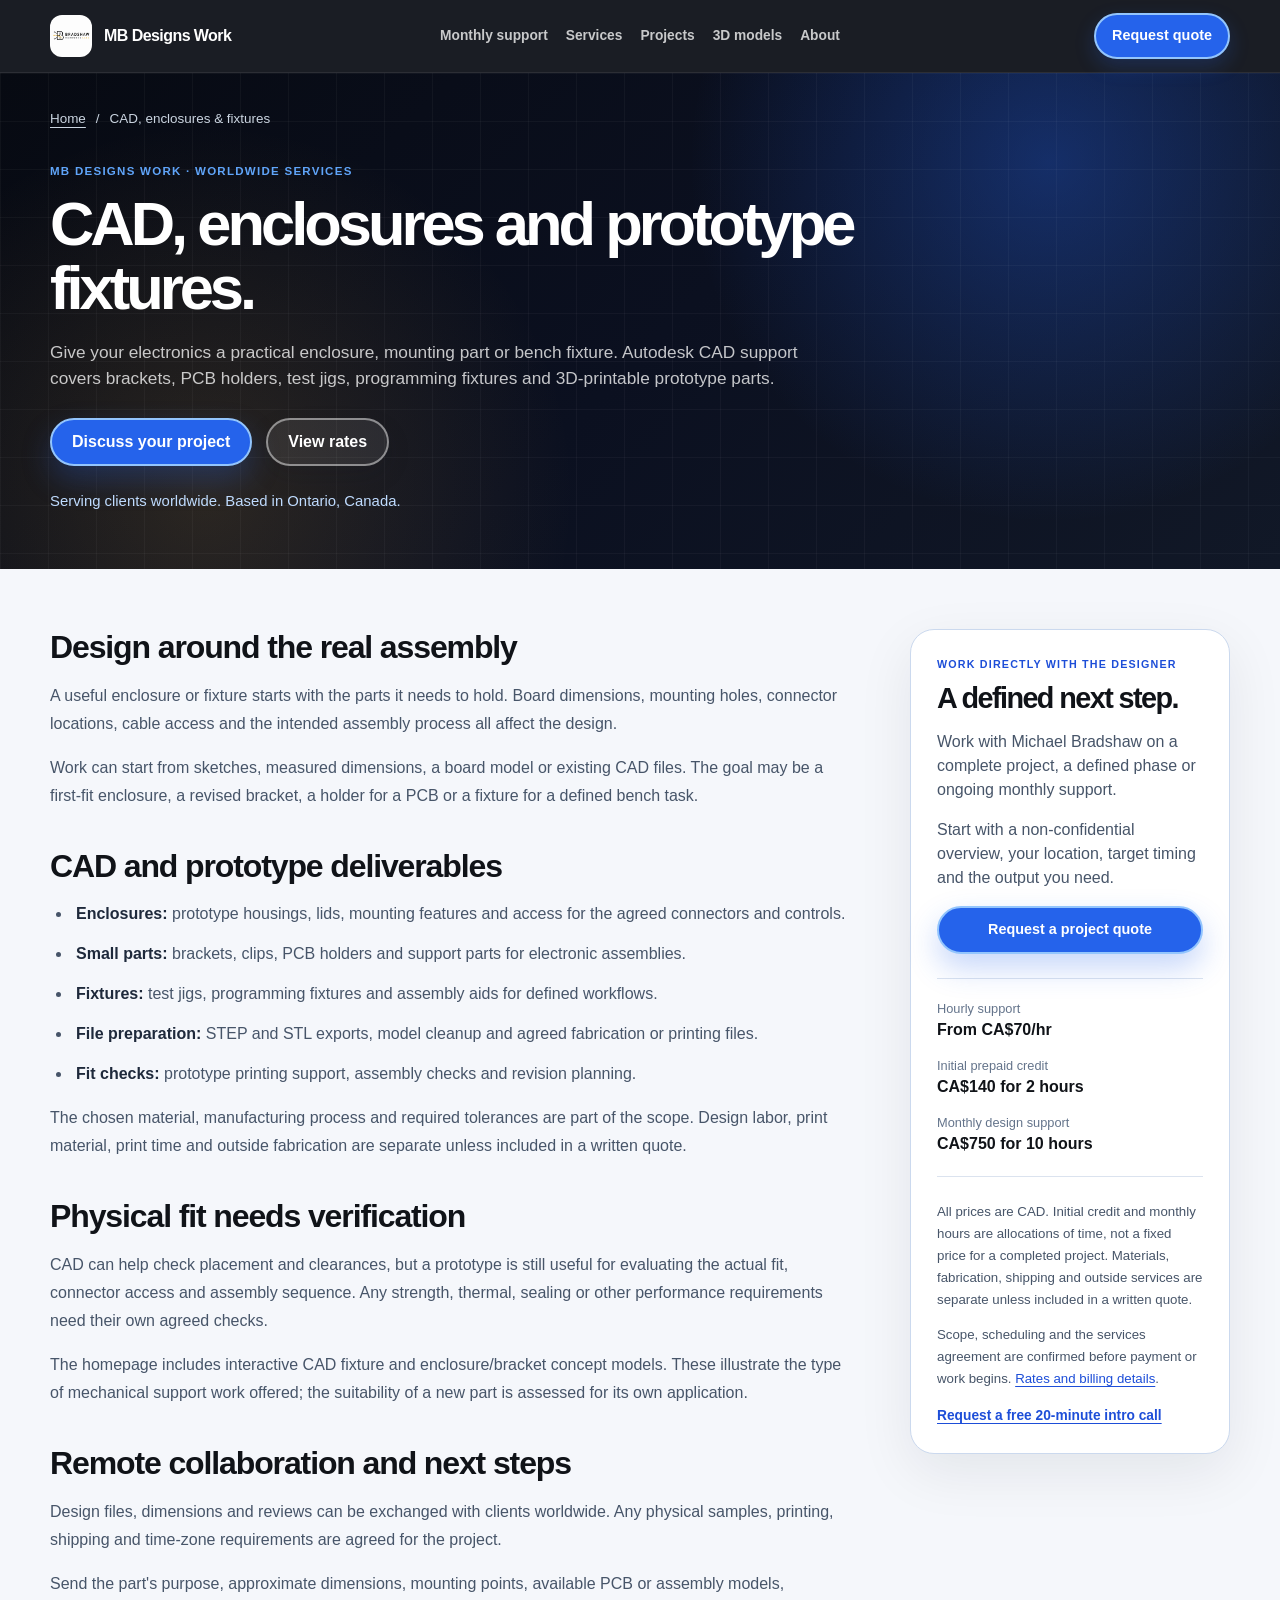
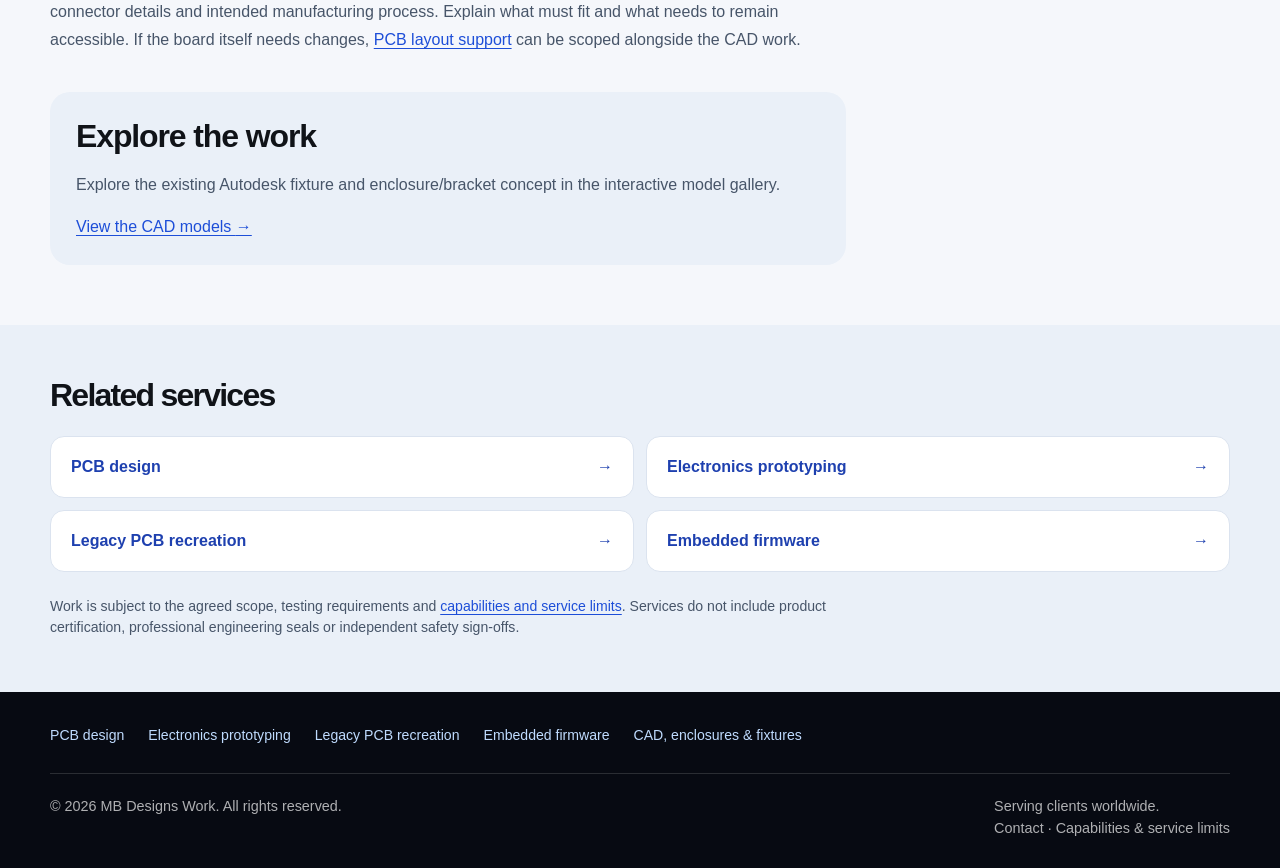
==== cad-enclosures-fixtures/index.html @ 11de1543 "Add worldwide service pages and search metadata" ====
<!DOCTYPE html>
<html lang="en">
<head>
  <meta charset="UTF-8" />
  <meta name="viewport" content="width=device-width, initial-scale=1.0" />
  <title>CAD Enclosures, Test Fixtures &amp; Prototype Parts | MB Designs Work</title>
  <meta name="description" content="Autodesk CAD for electronics enclosures, PCB holders, brackets and test fixtures. STEP/STL files and prototype fit-check support for worldwide clients." />
  <link rel="canonical" href="https://mbdesignswork.com/cad-enclosures-fixtures/" />
  <meta property="og:type" content="website" />
  <meta property="og:site_name" content="MB Designs Work" />
  <meta property="og:title" content="CAD Enclosures, Test Fixtures &amp; Prototype Parts | MB Designs Work" />
  <meta property="og:description" content="Autodesk CAD for electronics enclosures, PCB holders, brackets and test fixtures. STEP/STL files and prototype fit-check support for worldwide clients." />
  <meta property="og:url" content="https://mbdesignswork.com/cad-enclosures-fixtures/" />
  <meta property="og:image" content="https://mbdesignswork.com/assets/pcb-render.png" />
  <meta property="og:image:alt" content="Altium 3D render of a Bluetooth preamp PCB prototype" />
  <meta name="twitter:card" content="summary_large_image" />
  <link rel="icon" type="image/png" href="/assets/logo.png?v=4" />
  <link rel="apple-touch-icon" href="/assets/logo.png?v=4" />
  <link rel="stylesheet" href="/style.css?v=20" />
  <link rel="stylesheet" href="/service-pages.css?v=1" />
  <script type="application/ld+json">
{
  "@context": "https://schema.org",
  "@graph": [
    {
      "@type": "Service",
      "@id": "https://mbdesignswork.com/cad-enclosures-fixtures/#service",
      "name": "CAD, enclosures and prototype fixtures",
      "description": "Autodesk CAD for electronics enclosures, PCB holders, brackets and test fixtures. STEP/STL files and prototype fit-check support for worldwide clients.",
      "url": "https://mbdesignswork.com/cad-enclosures-fixtures/",
      "serviceType": "CAD, enclosures & fixtures",
      "areaServed": "Worldwide",
      "provider": {
        "@type": "Organization",
        "@id": "https://mbdesignswork.com/#business",
        "name": "MB Designs Work",
        "url": "https://mbdesignswork.com/"
      }
    },
    {
      "@type": "BreadcrumbList",
      "itemListElement": [
        {
          "@type": "ListItem",
          "position": 1,
          "name": "Home",
          "item": "https://mbdesignswork.com/"
        },
        {
          "@type": "ListItem",
          "position": 2,
          "name": "CAD, enclosures & fixtures",
          "item": "https://mbdesignswork.com/cad-enclosures-fixtures/"
        }
      ]
    }
  ]
}
  </script>
</head>
<body class="detail-page">
  <a class="skip-link" href="#main-content">Skip to content</a>
  <header class="site-header">
    <div class="site-width nav">
      <a href="/" class="brand"><img src="/assets/logo.png" alt="MB Designs Work logo" class="logo" /><span>MB Designs Work</span></a>
      <nav class="nav-links" aria-label="Main navigation">
        <a href="/#monthly-support">Monthly support</a><a href="/#services">Services</a><a href="/#projects">Projects</a><a href="/#models">3D models</a><a href="/#about">About</a>
      </nav>
      <a href="/#contact" class="nav-cta">Request quote</a>
    </div>
  </header>
  <main id="main-content">
    <section class="hero detail-hero">
      <div class="site-width">
        <nav class="detail-breadcrumb" aria-label="Breadcrumb"><a href="/">Home</a><span aria-hidden="true">/</span><span aria-current="page">CAD, enclosures &amp; fixtures</span></nav>
        <p class="eyebrow">MB Designs Work · Worldwide services</p>
        <h1>CAD, enclosures and prototype fixtures.</h1>
        <p class="hero-text">Give your electronics a practical enclosure, mounting part or bench fixture. Autodesk CAD support covers brackets, PCB holders, test jigs, programming fixtures and 3D-printable prototype parts.</p>
        <div class="hero-buttons"><a class="btn btn-primary" href="/#contact">Discuss your project</a><a class="btn btn-secondary" href="/#pricing">View rates</a></div>
        <p class="hero-location">Serving clients worldwide. Based in Ontario, Canada.</p>
      </div>
    </section>
    <div class="site-width detail-layout">
      <div class="detail-content">
          <section class="detail-section"><h2>Design around the real assembly</h2><p>A useful enclosure or fixture starts with the parts it needs to hold. Board dimensions, mounting holes, connector locations, cable access and the intended assembly process all affect the design.</p><p>Work can start from sketches, measured dimensions, a board model or existing CAD files. The goal may be a first-fit enclosure, a revised bracket, a holder for a PCB or a fixture for a defined bench task.</p></section>
          <section class="detail-section"><h2>CAD and prototype deliverables</h2><ul><li><strong>Enclosures:</strong> prototype housings, lids, mounting features and access for the agreed connectors and controls.</li><li><strong>Small parts:</strong> brackets, clips, PCB holders and support parts for electronic assemblies.</li><li><strong>Fixtures:</strong> test jigs, programming fixtures and assembly aids for defined workflows.</li><li><strong>File preparation:</strong> STEP and STL exports, model cleanup and agreed fabrication or printing files.</li><li><strong>Fit checks:</strong> prototype printing support, assembly checks and revision planning.</li></ul><p>The chosen material, manufacturing process and required tolerances are part of the scope. Design labor, print material, print time and outside fabrication are separate unless included in a written quote.</p></section>
          <section class="detail-section"><h2>Physical fit needs verification</h2><p>CAD can help check placement and clearances, but a prototype is still useful for evaluating the actual fit, connector access and assembly sequence. Any strength, thermal, sealing or other performance requirements need their own agreed checks.</p><p>The homepage includes interactive CAD fixture and enclosure/bracket concept models. These illustrate the type of mechanical support work offered; the suitability of a new part is assessed for its own application.</p></section>
          <section class="detail-section"><h2>Remote collaboration and next steps</h2><p>Design files, dimensions and reviews can be exchanged with clients worldwide. Any physical samples, printing, shipping and time-zone requirements are agreed for the project.</p><p>Send the part's purpose, approximate dimensions, mounting points, available PCB or assembly models, connector details and intended manufacturing process. Explain what must fit and what needs to remain accessible. If the board itself needs changes, <a href="/pcb-design/">PCB layout support</a> can be scoped alongside the CAD work.</p></section>
        <section class="detail-section detail-example">
          <h2>Explore the work</h2><p>Explore the existing Autodesk fixture and enclosure/bracket concept in the interactive model gallery.</p><a href="/#models">View the CAD models <span aria-hidden="true">→</span></a>
        </section>
      </div>
      <aside class="detail-sidebar" aria-label="Project planning">
        <p class="eyebrow">Work directly with the designer</p>
        <h2>A defined next step.</h2>
        <p>Work with Michael Bradshaw on a complete project, a defined phase or ongoing monthly support.</p>
        <p>Start with a non-confidential overview, your location, target timing and the output you need.</p>
        <a class="btn btn-primary" href="/#contact">Request a project quote</a>
        <dl class="detail-rates"><dt>Hourly support</dt><dd>From CA$70/hr</dd><dt>Initial prepaid credit</dt><dd>CA$140 for 2 hours</dd><dt>Monthly design support</dt><dd>CA$750 for 10 hours</dd></dl>
        <p class="detail-small">All prices are CAD. Initial credit and monthly hours are allocations of time, not a fixed price for a completed project. Materials, fabrication, shipping and outside services are separate unless included in a written quote.</p>
        <p class="detail-small">Scope, scheduling and the services agreement are confirmed before payment or work begins. <a href="/#pricing">Rates and billing details</a>.</p>
        <a class="detail-intro-link" href="/#contact">Request a free 20-minute intro call</a>
      </aside>
    </div>
    <section class="section detail-related">
      <div class="site-width"><h2>Related services</h2><nav class="detail-related-links" aria-label="Related services">
          <a href="/pcb-design/">PCB design <span aria-hidden="true">→</span></a>
          <a href="/electronics-prototyping/">Electronics prototyping <span aria-hidden="true">→</span></a>
          <a href="/legacy-pcb-recreation/">Legacy PCB recreation <span aria-hidden="true">→</span></a>
          <a href="/embedded-firmware/">Embedded firmware <span aria-hidden="true">→</span></a>
      </nav><p class="detail-scope">Work is subject to the agreed scope, testing requirements and <a href="/#scope">capabilities and service limits</a>. Services do not include product certification, professional engineering seals or independent safety sign-offs.</p></div>
    </section>
  </main>
  <footer class="site-footer">
    <nav class="site-width service-page-links" aria-label="Explore services">
      <a href="/pcb-design/">PCB design</a>
      <a href="/electronics-prototyping/">Electronics prototyping</a>
      <a href="/legacy-pcb-recreation/">Legacy PCB recreation</a>
      <a href="/embedded-firmware/">Embedded firmware</a>
      <a href="/cad-enclosures-fixtures/">CAD, enclosures &amp; fixtures</a>
    </nav>
    <div class="site-width footer-content"><p>© 2026 MB Designs Work. All rights reserved.</p><p>Serving clients worldwide.<br /><a href="/#contact">Contact</a> · <a href="/#scope">Capabilities &amp; service limits</a></p></div>
  </footer>
</body>
</html>
---- style.css ----
:root {
  --site-width: 1180px;
  --header-height: 72px;

  --black: #070a12;
  --navy: #0b1020;
  --navy-2: #111827;
  --ink: #101318;
  --muted: #5f6673;

  --page: #f5f7fb;
  --surface: #ffffff;
  --surface-2: #eef4ff;
  --surface-3: #eaf0f8;
  --line: #dbe3ef;

  --blue: #2563eb;
  --blue-light: #60a5fa;
  --blue-soft: #dbeafe;

  --gold: #d9a441;
  --gold-light: #f0c76a;
  --gold-dark: #8a641f;

  --shadow-soft: 0 18px 55px rgba(15, 23, 42, 0.08);
  --shadow-strong: 0 28px 80px rgba(15, 23, 42, 0.18);

  --radius-xl: 32px;
  --radius-lg: 24px;
  --radius-md: 16px;
  --radius-sm: 12px;

  --section-padding: clamp(50px, 6vh, 76px);
}

* {
  box-sizing: border-box;
}

html {
  scroll-behavior: smooth;
  scroll-padding-top: var(--header-height);
}

body {
  margin: 0;
  font-family: Arial, Helvetica, sans-serif;
  color: var(--ink);
  background: var(--page);
  line-height: 1.5;
}

a {
  color: inherit;
  text-decoration: none;
}

img {
  max-width: 100%;
}

.site-width {
  width: min(var(--site-width), calc(100% - 48px));
  margin-inline: auto;
}

/* Header */

.site-header {
  position: sticky;
  top: 0;
  z-index: 50;
  background: rgba(7, 10, 18, 0.92);
  backdrop-filter: blur(16px);
  border-bottom: 1px solid rgba(255, 255, 255, 0.08);
}

.nav {
  height: var(--header-height);
  display: grid;
  grid-template-columns: 1fr auto 1fr;
  align-items: center;
  gap: 24px;
}

.brand {
  display: flex;
  align-items: center;
  gap: 12px;
  color: white;
  font-weight: 900;
  letter-spacing: -0.035em;
  min-width: 0;
}

.logo {
  width: 42px;
  height: 42px;
  object-fit: contain;
  border-radius: 12px;
  flex: 0 0 auto;
}

.nav-links {
  display: flex;
  align-items: center;
  justify-content: center;
  gap: clamp(12px, 1.45vw, 18px);
  color: rgba(255, 255, 255, 0.76);
  font-size: 0.86rem;
  font-weight: 700;
  white-space: nowrap;
}

.nav-links a {
  transition: color 0.18s ease;
}

.nav-links a:hover {
  color: var(--blue-light);
}

.nav-cta {
  justify-self: end;
  display: inline-flex;
  align-items: center;
  justify-content: center;
  min-height: 40px;
  padding: 10px 16px;
  border-radius: 999px;
  color: white;
  background: var(--blue);
  border: 2px solid #93c5fd;
  font-weight: 900;
  font-size: 0.9rem;
  box-shadow: 0 8px 20px rgba(37, 99, 235, 0.22);
  transition: transform 0.18s ease, background 0.18s ease, border-color 0.18s ease;
}

.nav-cta:hover {
  transform: translateY(-1px);
  background: #1d4ed8;
  border-color: white;
}

/* Hero */

.screen-section {
  min-height: calc(100svh - var(--header-height));
  display: flex;
  align-items: center;
}

.hero {
  color: white;
  background:
    linear-gradient(rgba(255, 255, 255, 0.035) 1px, transparent 1px),
    linear-gradient(90deg, rgba(255, 255, 255, 0.035) 1px, transparent 1px),
    radial-gradient(circle at 82% 18%, rgba(37, 99, 235, 0.35), transparent 32%),
    radial-gradient(circle at 16% 85%, rgba(217, 164, 65, 0.16), transparent 32%),
    linear-gradient(135deg, #070a12 0%, #0b1020 52%, #111827 100%);
  background-size: 48px 48px, 48px 48px, auto, auto, auto;
  padding: clamp(46px, 7vh, 72px) 0;
}

.hero-grid {
  display: grid;
  grid-template-columns: minmax(0, 1.02fr) minmax(330px, 0.72fr);
  gap: clamp(34px, 5vw, 56px);
  align-items: center;
}

.eyebrow {
  color: var(--blue-light);
  font-weight: 900;
  text-transform: uppercase;
  letter-spacing: 0.11em;
  font-size: 0.72rem;
  margin: 0 0 12px;
}

h1,
h2,
h3,
h4,
p {
  margin-top: 0;
}

h1 {
  max-width: 760px;
  margin-bottom: 20px;
  font-size: clamp(2.45rem, 5vw, 4.45rem);
  line-height: 0.98;
  letter-spacing: -0.065em;
}

h2 {
  margin-bottom: 16px;
  font-size: clamp(1.9rem, 3.4vw, 3rem);
  line-height: 1.04;
  letter-spacing: -0.055em;
}

h3 {
  margin-bottom: 10px;
  font-size: 1.24rem;
  line-height: 1.15;
  letter-spacing: -0.035em;
}

h4 {
  margin: 17px 0 8px;
  font-size: 0.88rem;
  letter-spacing: -0.01em;
}

.hero-text {
  max-width: 650px;
  margin-bottom: 26px;
  color: rgba(255, 255, 255, 0.76);
  font-size: clamp(1.03rem, 1.35vw, 1.14rem);
}

.hero-buttons {
  display: flex;
  flex-wrap: wrap;
  gap: 14px;
  margin-bottom: 24px;
}

.btn {
  display: inline-flex;
  align-items: center;
  justify-content: center;
  min-height: 48px;
  padding: 13px 20px;
  border-radius: 999px;
  border: 2px solid currentColor;
  font-weight: 900;
  text-align: center;
  line-height: 1.15;
  cursor: pointer;
  box-shadow: 0 10px 24px rgba(15, 23, 42, 0.12);
  transition: transform 0.18s ease, background 0.18s ease, border-color 0.18s ease, color 0.18s ease, box-shadow 0.18s ease;
}

.btn:hover {
  transform: translateY(-2px);
}

.btn-primary {
  background: var(--blue);
  color: white;
  border-color: #93c5fd;
  box-shadow: 0 14px 30px rgba(37, 99, 235, 0.26);
}

.btn-primary:hover {
  background: #1d4ed8;
  border-color: white;
  box-shadow: 0 16px 34px rgba(37, 99, 235, 0.32);
}

.btn-secondary {
  background: white;
  color: var(--ink);
  border-color: #94a3b8;
}

.btn-secondary:hover {
  background: var(--blue-soft);
  color: #0f172a;
  border-color: var(--blue);
  box-shadow: 0 14px 30px rgba(37, 99, 235, 0.16);
}

.hero .btn-secondary {
  background: rgba(255, 255, 255, 0.08);
  color: white;
  border-color: rgba(255, 255, 255, 0.46);
}

.hero .btn-secondary:hover {
  background: rgba(96, 165, 250, 0.18);
  border-color: var(--blue-light);
  color: white;
}

.full-width {
  width: 100%;
}

.hero-points {
  display: flex;
  flex-wrap: wrap;
  gap: 10px;
}

.hero-points span {
  display: inline-flex;
  align-items: center;
  min-height: 34px;
  padding: 7px 12px;
  border-radius: 999px;
  color: rgba(255, 255, 255, 0.78);
  background: rgba(255, 255, 255, 0.07);
  border: 1px solid rgba(255, 255, 255, 0.09);
  font-size: 0.86rem;
  font-weight: 700;
}

.hero-panel {
  padding: 24px;
  border-radius: var(--radius-xl);
  background: rgba(255, 255, 255, 0.08);
  border: 1px solid rgba(96, 165, 250, 0.24);
  box-shadow: var(--shadow-strong);
}

.panel-label {
  width: fit-content;
  margin: 0 0 16px;
  padding: 7px 11px;
  border-radius: 999px;
  background: rgba(37, 99, 235, 0.16);
  color: var(--blue-light);
  font-size: 0.8rem;
  font-weight: 900;
}

.capability-list {
  display: grid;
  gap: 12px;
}

.capability-item {
  padding: 15px;
  border-radius: var(--radius-md);
  background: rgba(255, 255, 255, 0.075);
  border: 1px solid rgba(255, 255, 255, 0.08);
}

.capability-item strong {
  display: block;
  margin-bottom: 5px;
  color: white;
}

.capability-item span {
  display: block;
  color: rgba(255, 255, 255, 0.66);
  font-size: 0.92rem;
}

/* Sections */

.section {
  padding: var(--section-padding) 0;
}

/* Value section */

.value-highlight {
  padding: 42px 0;
  background: var(--page);
}

.value-card {
  display: grid;
  grid-template-columns: minmax(0, 0.9fr) minmax(0, 1.1fr);
  gap: clamp(28px, 5vw, 62px);
  align-items: center;
  padding: clamp(28px, 4vw, 42px);
  border-radius: var(--radius-xl);
  background:
    radial-gradient(circle at 92% 14%, rgba(37, 99, 235, 0.13), transparent 28%),
    linear-gradient(135deg, #ffffff 0%, #eef4ff 100%);
  border: 1px solid #d8e3f5;
  box-shadow: var(--shadow-soft);
}

.value-copy {
  max-width: 560px;
}

.value-copy h2 {
  margin-bottom: 0;
  color: var(--ink);
}

.value-body {
  max-width: 720px;
}

.value-body p {
  color: #3f4652;
  font-size: 1.04rem;
}

.lead-text {
  color: var(--ink) !important;
  font-size: clamp(1.1rem, 1.65vw, 1.26rem) !important;
  line-height: 1.42;
  font-weight: 800;
  letter-spacing: -0.035em;
}

.value-points {
  display: flex;
  flex-wrap: wrap;
  gap: 10px;
  margin-top: 22px;
}

.value-points span {
  display: inline-flex;
  align-items: center;
  min-height: 34px;
  padding: 7px 12px;
  border-radius: 999px;
  background: white;
  border: 1px solid #cbd9ee;
  color: #12315f;
  font-size: 0.86rem;
  font-weight: 900;
}

/* About section */

.about-section {
  background:
    radial-gradient(circle at 12% 10%, rgba(37, 99, 235, 0.1), transparent 28%),
    linear-gradient(180deg, var(--page) 0%, #ffffff 100%);
}

.about-card {
  display: grid;
  grid-template-columns: minmax(0, 1.1fr) minmax(300px, 0.55fr);
  gap: clamp(28px, 5vw, 58px);
  align-items: stretch;
  padding: clamp(28px, 4vw, 44px);
  border-radius: var(--radius-xl);
  background: var(--surface);
  border: 1px solid var(--line);
  box-shadow: var(--shadow-soft);
}

.about-copy {
  max-width: 800px;
}

.about-copy p {
  color: var(--muted);
  font-size: 1.04rem;
}

.about-side {
  display: grid;
  gap: 16px;
  align-content: start;
}

.project-visual-card {
  position: relative;
  margin: 0;
  overflow: hidden;
  border-radius: var(--radius-xl);
  background: #0b1020;
  border: 1px solid rgba(96, 165, 250, 0.28);
  box-shadow: var(--shadow-strong);
}

.project-visual-card img {
  display: block;
  width: 100%;
  aspect-ratio: 1 / 1;
  object-fit: contain;
  padding: 12px;
  background: #f8fafc;
}

.project-visual-card figcaption {
  display: grid;
  gap: 6px;
  padding: 18px 20px 20px;
  color: white;
  background: #0b1020;
}

.project-visual-card figcaption span {
  color: var(--blue-light);
  font-size: 0.78rem;
  font-weight: 900;
  text-transform: uppercase;
  letter-spacing: 0.11em;
}

.project-visual-card figcaption strong {
  font-size: 1.05rem;
  line-height: 1.25;
}

.image-zoom-link {
  position: absolute;
  top: 14px;
  right: 14px;
  z-index: 2;
  width: 42px;
  height: 42px;
  display: grid;
  place-items: center;
  border-radius: 999px;
  background: rgba(7, 10, 18, 0.82);
  color: white;
  border: 2px solid rgba(147, 197, 253, 0.75);
  font-size: 1.15rem;
  font-weight: 900;
  box-shadow: 0 12px 26px rgba(15, 23, 42, 0.24);
  transition: transform 0.18s ease, background 0.18s ease, border-color 0.18s ease;
}

.image-zoom-link:hover {
  transform: scale(1.06);
  background: var(--blue);
  border-color: white;
}

.proof-note {
  padding: 22px;
  border-radius: var(--radius-lg);
  background: var(--surface-2);
  border: 1px solid #cbd9ee;
}

.proof-note strong {
  display: block;
  margin-bottom: 8px;
}

.proof-note span {
  display: block;
  color: var(--muted);
}

.trust-grid {
  display: grid;
  grid-template-columns: repeat(3, minmax(0, 1fr));
  gap: 18px;
  margin-top: 22px;
}

.trust-card {
  padding: 22px;
  border-radius: var(--radius-lg);
  background: var(--surface);
  border: 1px solid var(--line);
  box-shadow: 0 12px 36px rgba(15, 23, 42, 0.06);
}

.trust-card span {
  display: inline-flex;
  margin-bottom: 22px;
  color: var(--blue);
  font-weight: 900;
  font-size: 1.15rem;
}

.trust-card p {
  margin-bottom: 0;
  color: var(--muted);
  font-size: 0.98rem;
}

.portfolio-note {
  display: grid;
  grid-template-columns: minmax(0, 0.85fr) minmax(0, 1.15fr);
  gap: clamp(26px, 5vw, 58px);
  align-items: center;
  margin-top: 22px;
  padding: clamp(26px, 4vw, 38px);
  border-radius: var(--radius-xl);
  background: linear-gradient(135deg, #eef4ff 0%, #ffffff 100%);
  border: 1px solid #cbd9ee;
}

.portfolio-note p {
  color: var(--muted);
}

.portfolio-note p:last-child {
  margin-bottom: 0;
}

/* Lightbox */

.image-lightbox {
  position: fixed;
  inset: 0;
  z-index: 200;
  display: none;
  padding: 28px;
}

.image-lightbox:target {
  display: grid;
  place-items: center;
}

.lightbox-backdrop {
  position: fixed;
  inset: 0;
  background: rgba(7, 10, 18, 0.86);
  backdrop-filter: blur(10px);
}

.lightbox-content {
  position: relative;
  z-index: 201;
  width: min(1100px, 94vw);
  max-height: 92vh;
  display: grid;
  gap: 14px;
  padding: 18px;
  border-radius: 28px;
  background: #0b1020;
  border: 1px solid rgba(147, 197, 253, 0.35);
  box-shadow: 0 30px 90px rgba(0, 0, 0, 0.45);
}

.lightbox-content img {
  width: 100%;
  max-height: 78vh;
  object-fit: contain;
  border-radius: 18px;
  background: #f8fafc;
}

.lightbox-content p {
  margin: 0;
  color: white;
  font-weight: 900;
  text-align: center;
}

.lightbox-close {
  position: absolute;
  top: -16px;
  right: -16px;
  width: 44px;
  height: 44px;
  display: grid;
  place-items: center;
  border-radius: 999px;
  background: var(--blue);
  color: white;
  border: 2px solid white;
  font-size: 1.8rem;
  line-height: 1;
  font-weight: 900;
  box-shadow: 0 14px 34px rgba(0, 0, 0, 0.32);
}

.lightbox-close:hover {
  background: #1d4ed8;
}

/* General split sections */

.section-grid {
  display: grid;
  grid-template-columns: minmax(0, 0.92fr) minmax(0, 1.08fr);
  gap: clamp(32px, 6vw, 72px);
  align-items: center;
}

.section-copy {
  max-width: 520px;
}

.section-body {
  max-width: 700px;
}

.section-body p,
.section-heading p,
.contact-card p,
.faq-heading p,
.process-card p,
.scope-card p {
  color: var(--muted);
  font-size: 1.04rem;
}

.section-body p:last-child,
.contact-card p:last-child,
.scope-card p:last-child {
  margin-bottom: 0;
}

/* Services */

.services-section {
  background: linear-gradient(180deg, #ffffff 0%, var(--surface-2) 100%);
}

.section-heading {
  max-width: 760px;
  margin-bottom: 32px;
}

.section-heading.centered {
  margin-inline: auto;
  text-align: center;
}

.services-grid {
  display: grid;
  grid-template-columns: repeat(3, minmax(0, 1fr));
  align-items: stretch;
  gap: 20px;
}

.service-card {
  min-height: 100%;
  display: flex;
  flex-direction: column;
  padding: 22px;
  border-radius: var(--radius-lg);
  background: var(--surface);
  border: 1px solid var(--line);
  box-shadow: var(--shadow-soft);
}

.service-card.featured {
  border: 2px solid rgba(37, 99, 235, 0.55);
  box-shadow: 0 24px 70px rgba(37, 99, 235, 0.14);
}

.service-content {
  flex: 1 1 auto;
}

.service-action {
  width: 100%;
  margin-top: auto;
  padding-top: 16px;
  border-top: 1px solid var(--line);
  display: flex;
  flex-direction: column;
}

.service-top {
  display: flex;
  flex-direction: column;
  gap: 14px;
  margin-bottom: 14px;
}

.service-meta {
  width: 100%;
  display: flex;
  align-items: center;
  justify-content: space-between;
  gap: 12px;
}

.service-tag {
  width: fit-content;
  max-width: calc(100% - 120px);
  margin: 0;
  padding: 6px 10px;
  border-radius: 999px;
  background: var(--blue-soft);
  color: #1e3a8a;
  font-size: 0.68rem;
  font-weight: 900;
  line-height: 1.15;
  text-transform: uppercase;
  letter-spacing: 0.08em;
  white-space: nowrap;
  overflow: hidden;
  text-overflow: ellipsis;
}

.service-start {
  flex: 0 0 auto;
  margin: 0;
  padding: 7px 10px;
  border-radius: 999px;
  background: #fff5dc;
  color: var(--gold-dark);
  font-weight: 900;
  font-size: 0.82rem;
  line-height: 1.1;
  text-align: center;
  white-space: nowrap;
}

.service-top h3 {
  margin-bottom: 0;
  overflow-wrap: normal;
  text-wrap: balance;
}

.service-summary {
  min-height: 70px;
  margin-bottom: 14px;
  color: var(--muted);
}

.service-card ul {
  margin: 0;
  padding-left: 18px;
}

.service-card li {
  margin-bottom: 7px;
  color: var(--muted);
  font-size: 0.94rem;
}

.compact-card .service-summary {
  min-height: 90px;
}

/* Process */

.process-section {
  background: var(--page);
}

.process-grid {
  display: grid;
  grid-template-columns: repeat(4, minmax(0, 1fr));
  gap: 18px;
}

.process-card {
  padding: 24px;
  min-height: 250px;
  border-radius: var(--radius-lg);
  background: var(--surface);
  border: 1px solid var(--line);
  box-shadow: var(--shadow-soft);
}

.process-card span {
  display: inline-flex;
  margin-bottom: 26px;
  color: var(--blue);
  font-weight: 900;
  letter-spacing: -0.04em;
  font-size: 1.35rem;
}

/* Scope */

.dark-section {
  color: white;
  background:
    radial-gradient(circle at 85% 20%, rgba(37, 99, 235, 0.24), transparent 30%),
    linear-gradient(135deg, #070a12 0%, #0b1020 100%);
}

.dark-section .section-grid {
  align-items: center;
}

.dark-section .eyebrow {
  color: var(--blue-light);
}

.dark-section p {
  color: rgba(255, 255, 255, 0.72);
}

/* Scope: full-width introduction, compact examples, and paired content cards. */
.scope-header {
  max-width: 920px;
  margin-bottom: 32px;
}

.scope-header h2 {
  max-width: 27ch;
  text-wrap: balance;
}

.scope-header > p:last-child {
  max-width: 85ch;
  margin-bottom: 0;
  font-size: 1.04rem;
  line-height: 1.65;
}

.scope-examples {
  margin-bottom: 28px;
  padding: 24px 0;
  border-block: 1px solid rgba(147, 197, 253, 0.2);
}

.scope-examples h3 {
  margin-bottom: 16px;
  color: #bfdbfe;
  font-size: 0.85rem;
  letter-spacing: 0.04em;
}

.scope-examples ul {
  display: grid;
  grid-template-columns: repeat(3, minmax(0, 1fr));
  gap: 12px 28px;
  margin: 0;
  padding: 0;
  list-style: none;
}

.scope-examples li {
  position: relative;
  padding-left: 16px;
  color: rgba(255, 255, 255, 0.8);
  font-size: 0.94rem;
}

.scope-examples li::before {
  content: "";
  position: absolute;
  top: 0.62em;
  left: 0;
  width: 5px;
  height: 5px;
  border-radius: 50%;
  background: var(--blue-light);
}

.scope-grid {
  display: grid;
  grid-template-columns: repeat(2, minmax(0, 1fr));
  align-items: stretch;
  gap: 20px;
}

.scope-card {
  display: flex;
  flex-direction: column;
  min-width: 0;
  padding: clamp(22px, 2.5vw, 30px);
  border-radius: var(--radius-lg);
  background: rgba(255, 255, 255, 0.055);
  border: 1px solid rgba(96, 165, 250, 0.22);
}

.scope-card h3 {
  margin: 0 0 16px;
  max-width: 35ch;
  line-height: 1.3;
  letter-spacing: -0.02em;
}

.scope-card p {
  color: rgba(255, 255, 255, 0.76);
  font-size: 1rem;
  line-height: 1.65;
}

.scope-details {
  margin-top: auto;
  border: 0;
  border-radius: 0;
  background: transparent;
  box-shadow: none;
  overflow: visible;
  border-top: 1px solid rgba(147, 197, 253, 0.18);
}

.scope-details summary {
  position: relative;
  min-height: 44px;
  padding: 16px 30px 2px 0;
  color: #93c5fd;
  font-size: 0.9rem;
  font-weight: 700;
  line-height: 1.5;
  cursor: pointer;
  list-style: none;
}

.scope-details summary::-webkit-details-marker {
  display: none;
}

.scope-details summary::after {
  color: currentColor;
  content: "+";
  position: absolute;
  top: 12px;
  right: 0;
  font-size: 1.35rem;
  font-weight: 400;
}

.scope-details[open] summary::after {
  content: "−";
}

.scope-details summary:hover {
  color: white;
}

.scope-details summary:focus-visible {
  outline: 2px solid var(--blue-light);
  outline-offset: 5px;
  border-radius: 3px;
}

.scope-details-body {
  padding-top: 16px;
}

.scope-details-body p {
  padding: 0;
  margin: 0;
}

@media (max-width: 900px) {
  .scope-examples ul {
    grid-template-columns: repeat(2, minmax(0, 1fr));
  }
}

@media (max-width: 760px) {
  .scope-grid {
    grid-template-columns: minmax(0, 1fr);
    gap: 16px;
  }

  .scope-header {
    margin-bottom: 24px;
  }
}

@media (max-width: 480px) {
  .scope-examples ul {
    grid-template-columns: minmax(0, 1fr);
    gap: 10px;
  }
}


/* Pricing */

.pricing-section {
  background: var(--surface-2);
}

/* Separate the two purchasing options from their billing policies. */
.pricing-heading {
  max-width: 800px;
  margin-bottom: 32px;
}

.pricing-heading h2 {
  text-wrap: balance;
}

.pricing-heading > p:last-child {
  margin-bottom: 0;
  max-width: 66ch;
  color: #475569;
  font-size: 1.06rem;
  line-height: 1.65;
}

.pricing-heading .eyebrow {
  color: #1d4ed8;
}

.pricing-options {
  display: grid;
  grid-template-columns: repeat(2, minmax(0, 1fr));
  gap: 24px;
  align-items: start;
}

.rate-card {
  display: flex;
  flex-direction: column;
  min-width: 0;
  padding: clamp(24px, 3vw, 34px);
  border: 1px solid #cbd5e1;
  border-radius: var(--radius-lg);
  background: #fff;
  box-shadow: 0 12px 32px rgba(15, 23, 42, 0.045);
}

.rate-card-monthly {
  border-color: #93b9f9;
}

.rate-card-header {
  padding-bottom: 24px;
  border-bottom: 1px solid #e2e8f0;
}

.rate-card .rate-label {
  margin: 0 0 12px;
  color: #1d4ed8;
  font-size: 0.72rem;
  font-weight: 800;
  text-transform: uppercase;
  letter-spacing: 0.09em;
}

.rate-card h3 {
  margin: 0 0 18px;
  font-size: 1.4rem;
  line-height: 1.25;
  letter-spacing: -0.035em;
}

.rate-card .rate-price {
  display: flex;
  flex-wrap: wrap;
  align-items: baseline;
  gap: 8px;
  margin: 0 0 10px;
  color: var(--ink);
  font-size: clamp(2.25rem, 3.6vw, 3.25rem);
  font-weight: 900;
  line-height: 1.1;
  letter-spacing: -0.055em;
}

.rate-price span {
  color: #475569;
  font-size: 1rem;
  font-weight: 600;
  line-height: 1.4;
  letter-spacing: 0;
  white-space: nowrap;
}

.rate-card .rate-allocation {
  margin: 0;
  color: #475569;
  font-size: 0.92rem;
  line-height: 1.5;
}

.rate-card-content {
  padding-top: 24px;
}

.rate-card h4 {
  margin: 0 0 10px;
  font-size: 0.95rem;
  font-weight: 750;
  line-height: 1.4;
}

.rate-card-content p,
.rate-inclusions {
  color: #475569;
  font-size: 0.96rem;
  line-height: 1.65;
}

.rate-inclusions {
  display: grid;
  gap: 8px;
  margin: 0 0 24px;
  padding-left: 20px;
}

.rate-inclusions li::marker {
  color: #2563eb;
}

.rate-terms,
.rate-credit {
  padding: 18px 20px;
  border-radius: 14px;
  background: #f1f5fb;
}

.rate-terms p,
.rate-credit p {
  margin: 0;
}

.rate-credit {
  margin-bottom: 18px;
}

.rate-credit strong {
  display: block;
  margin-bottom: 5px;
  color: #0f172a;
  font-size: 1.15rem;
}

.rate-credit span {
  display: block;
  font-size: 0.88rem;
}

.rate-details {
  margin-top: 20px;
  border: 0;
  border-top: 1px solid #e2e8f0;
  border-radius: 0;
  background: transparent;
  box-shadow: none;
  overflow: visible;
}

.rate-details summary {
  min-height: 44px;
  padding: 16px 0 2px;
  color: #1d4ed8;
  font-size: 0.92rem;
  font-weight: 700;
  letter-spacing: 0;
  line-height: 1.5;
}

.rate-details-body {
  padding-top: 20px;
}

.rate-details-body p {
  margin: 0 0 20px;
  padding: 0;
}

.rate-details-body p:last-child {
  margin-bottom: 0;
}

.rate-card .rate-cta {
  width: fit-content;
  margin-top: 28px;
}

.billing-notes {
  display: grid;
  grid-template-columns: repeat(2, minmax(0, 1fr));
  gap: 32px;
  margin-top: 32px;
  padding-top: 28px;
  border-top: 1px solid #cbd5e1;
}

.billing-notes h3 {
  margin: 0 0 10px;
  font-size: 1rem;
  letter-spacing: -0.015em;
  line-height: 1.4;
}

.billing-notes p {
  margin: 0;
  color: #475569;
  font-size: 0.92rem;
  line-height: 1.65;
}

.billing-notes a {
  color: #1d4ed8;
  text-decoration: underline;
  text-underline-offset: 3px;
}

@media (max-width: 760px) {
  .pricing-options,
  .billing-notes {
    grid-template-columns: minmax(0, 1fr);
    gap: 20px;
  }

  .rate-card .rate-cta {
    width: 100%;
  }

  .billing-notes > div + div {
    padding-top: 20px;
    border-top: 1px solid #cbd5e1;
  }
}


/* FAQ */

.faq-section {
  background: var(--page);
}

.faq-layout {
  display: block;
}

.faq-heading {
  position: static;
  max-width: 780px;
  margin: 0 auto 30px;
  text-align: center;
}

.faq-heading h2 {
  margin-bottom: 12px;
}

.faq-heading p {
  max-width: 620px;
  margin-inline: auto;
}

.faq-list {
  max-width: 900px;
  margin: 0 auto;
  display: grid;
  gap: 12px;
}

details {
  border-radius: var(--radius-md);
  background: var(--surface);
  border: 1px solid var(--line);
  box-shadow: 0 10px 32px rgba(15, 23, 42, 0.05);
  overflow: hidden;
}

summary {
  list-style: none;
  cursor: pointer;
  padding: 20px 22px;
  font-weight: 900;
  letter-spacing: -0.025em;
  display: flex;
  justify-content: space-between;
  gap: 20px;
}

summary::-webkit-details-marker {
  display: none;
}

summary::after {
  content: "+";
  color: var(--blue);
  font-size: 1.35rem;
  line-height: 1;
  flex: 0 0 auto;
}

details[open] summary::after {
  content: "–";
}

details p {
  margin: 0;
  padding: 0 22px 22px;
  color: var(--muted);
}

/* Contact */

.contact-section {
  background: var(--surface-3);
}

.contact-card {
  display: grid;
  grid-template-columns: minmax(0, 1fr) minmax(280px, 0.65fr);
  align-items: center;
  gap: 34px;
  padding: 36px;
  border-radius: var(--radius-xl);
  background: var(--surface);
  border: 1px solid var(--line);
  box-shadow: var(--shadow-soft);
}

.contact-actions {
  display: flex;
  flex-direction: column;
  align-items: flex-start;
  gap: 14px;
}

.small-text {
  margin: 0;
  font-size: 0.92rem;
  color: var(--muted);
}

/* Footer */

.site-footer {
  padding: 28px 0;
  background: var(--black);
  color: rgba(255, 255, 255, 0.68);
}

.footer-content {
  display: flex;
  justify-content: space-between;
  gap: 20px;
  font-size: 0.9rem;
}

.footer-content p {
  margin: 0;
}

/* Tablet */

@media (max-width: 1040px) {
  .nav {
    grid-template-columns: 1fr auto;
  }

  .nav-links {
    display: none;
  }

  .hero-grid,
  .section-grid,
  .value-card,
  .about-card,
  .portfolio-note,
  .contact-card {
    grid-template-columns: 1fr;
  }

  .hero-panel {
    max-width: 720px;
  }

  .services-grid {
    grid-template-columns: repeat(2, minmax(0, 1fr));
  }

  .process-grid,
  .trust-grid {
    grid-template-columns: repeat(2, minmax(0, 1fr));
  }

  .service-summary,
  .compact-card .service-summary {
    min-height: auto;
  }
}

/* Mobile */

@media (max-width: 680px) {
  :root {
    --section-padding: 56px;
    --header-height: 68px;
  }

  .site-width {
    width: min(var(--site-width), calc(100% - 28px));
  }

  .brand span {
    font-size: 0.96rem;
  }

  .logo {
    width: 38px;
    height: 38px;
  }

  .nav-cta {
    display: none;
  }

  .screen-section {
    min-height: auto;
  }

  .hero {
    padding: 64px 0;
  }

  h1 {
    font-size: clamp(2.25rem, 12vw, 3.65rem);
    letter-spacing: -0.058em;
  }

  h2 {
    font-size: clamp(1.85rem, 9vw, 2.75rem);
  }

  .hero-buttons {
    flex-direction: column;
  }

  .btn {
    width: 100%;
  }

  .services-grid,
  .process-grid,
  .trust-grid {
    grid-template-columns: 1fr;
  }

  .service-top {
    grid-template-columns: 1fr;
  }

  .service-top .price,
  .price {
    justify-self: start;
  }

  .price {
    width: fit-content;
  }

  .scope-card ul {
    columns: 1;
  }

  .contact-card,
  .about-card,
  .portfolio-note {
    padding: 26px;
  }

  .image-lightbox {
    padding: 14px;
  }

  .lightbox-content {
    width: 96vw;
    padding: 12px;
    border-radius: 22px;
  }

  .lightbox-close {
    top: -12px;
    right: -10px;
  }

  .footer-content {
    flex-direction: column;
  }
}
/* Interactive 3D model section */

.models-section {
  background:
    radial-gradient(circle at 12% 8%, rgba(37, 99, 235, 0.11), transparent 30%),
    linear-gradient(180deg, #ffffff 0%, var(--surface-2) 100%);
}

.models-header {
  display: grid;
  grid-template-columns: minmax(0, 0.95fr) minmax(0, 1.05fr);
  gap: clamp(26px, 5vw, 58px);
  align-items: end;
  margin-bottom: 30px;
}

.models-header p:last-child {
  max-width: 680px;
  margin-bottom: 0;
  color: var(--muted);
  font-size: 1.04rem;
}

.model-showcase {
  position: relative;
  padding: clamp(20px, 3vw, 28px);
  border-radius: var(--radius-xl);
  background: var(--surface);
  border: 1px solid var(--line);
  box-shadow: var(--shadow-soft);
}

.model-stage {
  min-height: 500px;
}

.model-slide {
  display: none;
  grid-template-columns: minmax(0, 1.12fr) minmax(280px, 0.72fr);
  gap: clamp(24px, 4vw, 44px);
  align-items: center;
}

.model-slide.is-active {
  display: grid;
  animation: modelFadeIn 0.22s ease both;
}

@keyframes modelFadeIn {
  from {
    opacity: 0;
    transform: translateY(8px);
  }

  to {
    opacity: 1;
    transform: translateY(0);
  }
}

.model-viewer-shell {
  position: relative;
  overflow: hidden;
  border-radius: var(--radius-xl);
  background: #0b1020;
  border: 1px solid rgba(96, 165, 250, 0.28);
  box-shadow: var(--shadow-strong);
}

.model-viewer-shell model-viewer,
.standard-model-viewer {
  display: block;
  width: 100%;
  height: 460px;
  background: #f8fafc;
}

.model-view-toolbar {
  position: absolute;
  top: 14px;
  right: 14px;
  z-index: 6;
  display: flex;
  flex-wrap: wrap;
  justify-content: flex-end;
  gap: 6px;
  max-width: min(430px, calc(100% - 28px));
  padding: 7px;
  border-radius: 18px;
  background: rgba(7, 10, 18, 0.78);
  border: 1px solid rgba(147, 197, 253, 0.42);
  box-shadow: 0 16px 34px rgba(15, 23, 42, 0.24);
  backdrop-filter: blur(12px);
}

.model-view-button {
  min-width: 42px;
  min-height: 32px;
  display: inline-grid;
  place-items: center;
  padding: 6px 9px;
  border-radius: 999px;
  border: 1px solid rgba(255, 255, 255, 0.2);
  background: rgba(255, 255, 255, 0.08);
  color: white;
  font-size: 0.72rem;
  font-weight: 900;
  line-height: 1;
  cursor: pointer;
  transition: transform 0.18s ease, background 0.18s ease, border-color 0.18s ease, color 0.18s ease;
}

.model-view-button:hover {
  transform: translateY(-1px);
  background: rgba(96, 165, 250, 0.24);
  border-color: rgba(147, 197, 253, 0.75);
}

.model-view-button.is-active {
  background: var(--blue);
  border-color: #bfdbfe;
  color: white;
}

.model-full-button {
  min-width: 36px;
  font-size: 1rem;
  background: rgba(255, 255, 255, 0.14);
}

.model-copy {
  align-self: center;
}

.model-type-pill {
  display: inline-flex;
  width: fit-content;
  margin-bottom: 14px;
  padding: 7px 11px;
  border-radius: 999px;
  background: var(--blue-soft);
  color: #1e3a8a;
  font-size: 0.72rem;
  font-weight: 900;
  text-transform: uppercase;
  letter-spacing: 0.08em;
}

.model-copy h3 {
  font-size: clamp(1.55rem, 2.5vw, 2.25rem);
  letter-spacing: -0.055em;
}

.model-copy p {
  color: var(--muted);
  font-size: 1.02rem;
}

.model-controls-help {
  margin-bottom: 0;
  padding: 14px 16px;
  border-radius: var(--radius-md);
  background: var(--surface-2);
  border: 1px solid #cbd9ee;
  font-weight: 800;
  color: #334155 !important;
}

.model-arrow {
  position: absolute;
  top: 50%;
  z-index: 5;
  width: 46px;
  height: 46px;
  display: grid;
  place-items: center;
  border-radius: 999px;
  border: 2px solid #cbd9ee;
  background: white;
  color: var(--ink);
  font-size: 2rem;
  line-height: 1;
  font-weight: 900;
  cursor: pointer;
  box-shadow: 0 14px 34px rgba(15, 23, 42, 0.16);
  transition: transform 0.18s ease, background 0.18s ease, border-color 0.18s ease, color 0.18s ease;
}

.model-arrow:hover {
  background: var(--blue);
  border-color: white;
  color: white;
}

.model-arrow-left {
  left: -20px;
  transform: translateY(-50%);
}

.model-arrow-left:hover {
  transform: translateY(-50%) scale(1.06);
}

.model-arrow-right {
  right: -20px;
  transform: translateY(-50%);
}

.model-arrow-right:hover {
  transform: translateY(-50%) scale(1.06);
}

.model-dots {
  display: flex;
  justify-content: center;
  gap: 9px;
  margin-top: 18px;
}

.model-dot {
  width: 11px;
  height: 11px;
  padding: 0;
  border-radius: 999px;
  border: 0;
  background: #b7c5d8;
  cursor: pointer;
  transition: width 0.18s ease, background 0.18s ease;
}

.model-dot.is-active {
  width: 34px;
  background: var(--blue);
}

/* 3D model lightbox */

.model-lightbox {
  position: fixed;
  inset: 0;
  z-index: 240;
  display: none;
  padding: 28px;
}

.model-lightbox.is-open {
  display: grid;
  place-items: center;
}

.model-lightbox-backdrop {
  position: fixed;
  inset: 0;
  border: 0;
  background: rgba(7, 10, 18, 0.88);
  backdrop-filter: blur(10px);
  cursor: pointer;
}

.model-lightbox-content {
  position: relative;
  z-index: 241;
  width: min(1240px, 94vw);
  max-height: 92vh;
  display: grid;
  gap: 14px;
  padding: 18px;
  border-radius: 28px;
  background: #0b1020;
  border: 1px solid rgba(147, 197, 253, 0.35);
  box-shadow: 0 30px 90px rgba(0, 0, 0, 0.45);
}

.model-lightbox-toolbar {
  top: 18px;
  right: 18px;
}

.expanded-model-viewer {
  width: 100%;
  height: min(76vh, 720px);
  border-radius: 18px;
  background: #f8fafc;
}

.expanded-model-info {
  display: grid;
  gap: 4px;
  text-align: center;
}

.expanded-model-info span {
  color: var(--blue-light);
  font-size: 0.78rem;
  font-weight: 900;
  text-transform: uppercase;
  letter-spacing: 0.11em;
}

.expanded-model-info strong {
  color: white;
  font-size: 1.05rem;
}

.model-lightbox-close {
  position: absolute;
  top: -16px;
  right: -16px;
  z-index: 7;
  width: 44px;
  height: 44px;
  display: grid;
  place-items: center;
  border-radius: 999px;
  background: var(--blue);
  color: white;
  border: 2px solid white;
  font-size: 1.8rem;
  line-height: 1;
  font-weight: 900;
  cursor: pointer;
  box-shadow: 0 14px 34px rgba(0, 0, 0, 0.32);
}

.model-lightbox-close:hover {
  background: #1d4ed8;
}

@media (max-width: 1040px) {
  .models-header,
  .model-slide {
    grid-template-columns: 1fr;
  }

  .model-stage {
    min-height: auto;
  }

  .model-viewer-shell model-viewer,
  .standard-model-viewer {
    height: 420px;
  }

  .model-arrow-left {
    left: 10px;
  }

  .model-arrow-right {
    right: 10px;
  }
}

@media (max-width: 680px) {
  .models-header {
    margin-bottom: 22px;
  }

  .model-showcase {
    padding: 16px;
  }

  .model-viewer-shell model-viewer,
  .standard-model-viewer {
    height: 340px;
  }

  .model-view-toolbar {
    top: 10px;
    right: 10px;
    max-width: calc(100% - 20px);
    gap: 4px;
    padding: 6px;
    border-radius: 15px;
  }

  .model-view-button {
    min-width: 36px;
    min-height: 29px;
    padding: 5px 7px;
    font-size: 0.66rem;
  }

  .model-copy h3 {
    font-size: 1.55rem;
  }

  .model-arrow {
    top: 190px;
    width: 40px;
    height: 40px;
    font-size: 1.65rem;
  }

  .model-lightbox {
    padding: 14px;
  }

  .model-lightbox-content {
    width: 96vw;
    padding: 12px;
    border-radius: 22px;
  }

  .expanded-model-viewer {
    height: 72vh;
  }

  .model-lightbox-close {
    top: -12px;
    right: -10px;
  }
}

/* Content update: catalog + hourly pricing */

.catalog-section {
  background: linear-gradient(180deg, var(--surface-2) 0%, #ffffff 100%);
}

.catalog-grid {
  display: grid;
  grid-template-columns: repeat(4, minmax(0, 1fr));
  gap: 18px;
}

.catalog-card {
  min-height: 230px;
  padding: 22px;
  border-radius: var(--radius-lg);
  background: var(--surface);
  border: 1px solid var(--line);
  box-shadow: var(--shadow-soft);
}

.catalog-tag {
  display: inline-flex;
  width: fit-content;
  margin-bottom: 14px;
  padding: 7px 11px;
  border-radius: 999px;
  background: var(--blue-soft);
  color: #1e3a8a;
  font-size: 0.68rem;
  font-weight: 900;
  line-height: 1.15;
  text-transform: uppercase;
  letter-spacing: 0.08em;
}

.catalog-card p {
  margin-bottom: 0;
  color: var(--muted);
  font-size: 0.98rem;
}

.services-grid-wide .service-card.featured {
  grid-column: span 2;
}

.pricing-lead {
  margin-bottom: 14px;
}

.scope-note {
  margin-top: 22px;
  padding-top: 18px;
  border-top: 1px solid rgba(147, 197, 253, 0.22);
}

@media (max-width: 1040px) {
  .catalog-grid {
    grid-template-columns: repeat(2, minmax(0, 1fr));
  }

  .services-grid-wide .service-card.featured {
    grid-column: span 1;
  }
}

@media (max-width: 680px) {
  .catalog-grid {
    grid-template-columns: 1fr;
  }

  .catalog-card {
    min-height: auto;
  }
}


body.no-scroll {
  overflow: hidden;
}

/* Services billing summary */

.services-billing-note {
  max-width: 760px;
  margin: -6px 0 34px;
  padding: 14px 16px;
  border-radius: 16px;
  background: rgba(37, 99, 235, 0.07);
  border: 1px solid rgba(37, 99, 235, 0.16);
  color: var(--muted);
  font-size: 0.96rem;
  line-height: 1.5;
}

.services-billing-note a {
  color: var(--blue);
  font-weight: 800;
  text-decoration: none;
}

.services-billing-note a:hover {
  text-decoration: underline;
  text-underline-offset: 3px;
}

@media (max-width: 760px) {
  .services-billing-note {
    margin-bottom: 28px;
    font-size: 0.94rem;
  }
}

/* Native payment links */

.native-pay-wrap {
  width: 100%;
  display: flex;
  justify-content: center;
}

.service-pay-btn {
  width: 100%;
  min-height: 56px;
  padding: 13px 16px;
  border-radius: 999px;
  text-decoration: none;
  box-shadow: none;
}

.service-pay-btn:hover {
  box-shadow: none;
}

.service-pay-btn:focus-visible,
.service-secondary-link:focus-visible {
  outline: 3px solid rgba(37, 99, 235, 0.35);
  outline-offset: 4px;
}


.service-secondary-link {
  display: inline-flex;
  width: fit-content;
  min-height: 22px;
  margin: 0 auto;
  align-items: center;
  justify-content: center;
  color: var(--blue);
  font-size: 0.92rem;
  font-weight: 800;
  line-height: 1.2;
  text-align: center;
  text-decoration: none;
}

.service-secondary-link:hover {
  text-decoration: underline;
}

/*
  Service-card alignment

  Each card spans six shared grid rows:
  title area, summary, subheading, bullet list, payment button,
  and file-review link.

  Cards in the same visible row therefore use the same internal track sizes.
  The blue buttons and the links remain horizontally aligned at three-column
  and two-column widths without JavaScript or fixed-height text clipping.
*/

.services-grid.services-grid-wide.clean-services {
  display: grid;
  grid-template-columns: repeat(3, minmax(0, 1fr));
  grid-auto-flow: row;
  grid-auto-rows: auto;
  column-gap: 22px;
  row-gap: 22px;
  align-items: stretch;
}

.services-grid.services-grid-wide.clean-services .service-card,
.services-grid.services-grid-wide.clean-services .service-card.compact-card,
.services-grid.services-grid-wide.clean-services .service-card.featured {
  grid-column: auto;
  grid-row: span 6;
  display: grid;
  grid-template-rows: subgrid;
  row-gap: 0;
  width: 100%;
  height: auto;
  min-height: 0;
  max-height: none;
  margin: 0;
  padding: clamp(22px, 2vw, 28px);
  overflow: visible;
  border-radius: 28px;
}

.services-grid.services-grid-wide.clean-services .service-content,
.services-grid.services-grid-wide.clean-services .service-action {
  display: contents;
}

.services-grid.services-grid-wide.clean-services .service-top {
  margin: 0 0 14px;
  min-height: 0;
  overflow: visible;
}

.services-grid.services-grid-wide.clean-services .service-meta {
  display: grid;
  grid-template-columns: minmax(0, 1fr) auto;
  align-items: center;
  gap: 10px;
  margin: 0 0 14px;
  overflow: visible;
}

.services-grid.services-grid-wide.clean-services .service-tag,
.services-grid.services-grid-wide.clean-services .service-start {
  width: fit-content;
  max-width: 100%;
  min-height: 30px;
  height: auto;
  margin: 0;
  padding: 7px 13px;
  display: inline-flex;
  align-items: center;
  justify-content: center;
  white-space: nowrap;
  overflow: hidden;
  text-overflow: ellipsis;
  line-height: 1;
}

.services-grid.services-grid-wide.clean-services .service-start {
  min-width: 86px;
  justify-self: end;
}

.services-grid.services-grid-wide.clean-services .service-top h3 {
  min-height: 0;
  height: auto;
  max-height: none;
  margin: 0;
  display: block;
  overflow: visible;
  overflow-wrap: normal;
  word-break: normal;
  font-size: clamp(1.32rem, 1.56vw, 1.64rem);
  line-height: 1.14;
}

.services-grid.services-grid-wide.clean-services .service-summary,
.services-grid.services-grid-wide.clean-services .compact-card .service-summary {
  min-height: 0;
  height: auto;
  max-height: none;
  margin: 0 0 16px;
  display: block;
  overflow: visible;
  overflow-wrap: normal;
  word-break: normal;
  font-size: clamp(0.96rem, 1.02vw, 1.05rem);
  line-height: 1.44;
}

.services-grid.services-grid-wide.clean-services .service-content h4 {
  min-height: 0;
  height: auto;
  max-height: none;
  margin: 0 0 10px;
  display: block;
  overflow: visible;
}

.services-grid.services-grid-wide.clean-services .service-card ul {
  min-height: 0;
  height: auto;
  max-height: none;
  margin: 0 0 18px;
  padding-left: 21px;
  display: block;
  overflow: visible;
}

.services-grid.services-grid-wide.clean-services .service-card li {
  margin: 0 0 9px;
  padding-left: 3px;
  display: list-item;
  overflow: visible;
  overflow-wrap: normal;
  word-break: normal;
  font-size: clamp(0.91rem, 0.98vw, 1rem);
  line-height: 1.36;
}

.services-grid.services-grid-wide.clean-services .service-card li:last-child {
  margin-bottom: 0;
}

.services-grid.services-grid-wide.clean-services .native-pay-wrap,
.services-grid.services-grid-wide.clean-services .service-card.featured .native-pay-wrap {
  width: 100%;
  max-width: none;
  height: auto;
  min-height: 74px;
  margin: 0;
  padding: 18px 0 0;
  align-self: stretch;
  border-top: 1px solid var(--line);
  box-shadow: none;
  filter: none;
}

.services-grid.services-grid-wide.clean-services .service-pay-btn,
.services-grid.services-grid-wide.clean-services .service-pay-btn:visited,
.services-grid.services-grid-wide.clean-services .service-pay-btn:hover,
.services-grid.services-grid-wide.clean-services .service-pay-btn:focus,
.services-grid.services-grid-wide.clean-services .service-pay-btn:focus-visible,
.services-grid.services-grid-wide.clean-services .service-pay-btn:active {
  width: 100%;
  height: 56px;
  min-height: 56px;
  max-height: 56px;
  margin: 0;
  padding: 0 16px;
  display: inline-flex;
  align-items: center;
  justify-content: center;
  text-align: center;
  white-space: normal;
  line-height: 1.12;
  transform: none;
  box-shadow: none;
  filter: none;
}


.services-grid.services-grid-wide.clean-services .service-secondary-link {
  min-height: 22px;
  height: 22px;
  max-height: 22px;
  margin: 12px auto 0;
  display: inline-flex;
  align-items: center;
  justify-content: center;
  text-align: center;
  white-space: nowrap;
}

@media (max-width: 1180px) {
  .services-grid.services-grid-wide.clean-services {
    grid-template-columns: repeat(2, minmax(0, 1fr));
    column-gap: 20px;
    row-gap: 20px;
  }
}

@media (max-width: 760px) {
  .services-grid.services-grid-wide.clean-services {
    grid-template-columns: 1fr;
    column-gap: 0;
    row-gap: 18px;
  }

  .services-grid.services-grid-wide.clean-services .service-card,
  .services-grid.services-grid-wide.clean-services .service-card.compact-card,
  .services-grid.services-grid-wide.clean-services .service-card.featured {
    padding: 22px;
  }

  .services-grid.services-grid-wide.clean-services .service-meta {
    gap: 8px;
    margin-bottom: 12px;
  }

  .services-grid.services-grid-wide.clean-services .service-top h3 {
    font-size: clamp(1.24rem, 5.6vw, 1.48rem);
  }

  .services-grid.services-grid-wide.clean-services .service-summary,
  .services-grid.services-grid-wide.clean-services .compact-card .service-summary {
    font-size: 0.96rem;
    line-height: 1.4;
  }

  .services-grid.services-grid-wide.clean-services .service-card li {
    font-size: 0.92rem;
    line-height: 1.34;
  }
}

@media (max-width: 420px) {
  .services-grid.services-grid-wide.clean-services .service-card,
  .services-grid.services-grid-wide.clean-services .service-card.compact-card,
  .services-grid.services-grid-wide.clean-services .service-card.featured {
    padding: 20px;
  }

  .services-grid.services-grid-wide.clean-services .service-pay-btn {
    font-size: 0.94rem;
  }
}

/* Visible 3D model loading indicator */

.standard-model-viewer {
  --progress-bar-color: #38d5ff;
  --progress-bar-height: 9px;
  --progress-mask: rgba(7, 15, 28, 0.32);
}

.model-viewer-shell,
.model-lightbox-content {
  position: relative;
}

.model-loading-overlay {
  position: absolute;
  left: 22px;
  right: 22px;
  bottom: 22px;
  z-index: 80;
  padding: 14px 15px;
  border-radius: 18px;
  border: 1px solid rgba(104, 226, 255, 0.85);
  background: rgba(3, 12, 25, 0.94);
  box-shadow:
    0 22px 60px rgba(0, 0, 0, 0.38),
    0 0 28px rgba(56, 213, 255, 0.26);
  opacity: 0;
  transform: translateY(8px);
  pointer-events: none;
  transition: opacity 0.18s ease, transform 0.18s ease;
  backdrop-filter: blur(12px);
}

.model-viewer-shell.is-model-loading > .model-loading-overlay,
.model-lightbox-content.is-model-loading > .model-loading-overlay {
  opacity: 1;
  transform: translateY(0);
}

.model-loading-label {
  margin-bottom: 9px;
  font-size: 0.82rem;
  font-weight: 900;
  letter-spacing: 0.1em;
  text-transform: uppercase;
  color: #f2fdff;
}

.model-loading-track {
  width: 100%;
  height: 13px;
  border-radius: 999px;
  overflow: hidden;
  background: rgba(255, 255, 255, 0.18);
  border: 1px solid rgba(255, 255, 255, 0.2);
}

.model-loading-track span {
  display: block;
  width: 8%;
  height: 100%;
  border-radius: inherit;
  background: linear-gradient(90deg, #27c7ff, #7af6ff, #ffffff);
  box-shadow: 0 0 22px rgba(70, 225, 255, 0.82);
  transition: width 0.18s ease;
}

.has-model-error .model-loading-overlay {
  border-color: rgba(255, 140, 140, 0.6);
}

@media (max-width: 760px) {
  .model-loading-overlay {
    left: 14px;
    right: 14px;
    bottom: 14px;
  }
}

/* V8: selected projects / ongoing work section */
.projects-section {
  background:
    radial-gradient(circle at 15% 10%, rgba(37, 99, 235, 0.10), transparent 30%),
    linear-gradient(180deg, #ffffff 0%, var(--surface-2) 100%);
}

.projects-layout {
  display: grid;
  grid-template-columns: minmax(0, 1.45fr) minmax(320px, 0.72fr);
  gap: 22px;
  align-items: stretch;
}

.project-feature-card,
.project-side-card {
  min-height: 360px;
  padding: clamp(24px, 3vw, 34px);
  border-radius: 30px;
  border: 1px solid var(--line);
  background: rgba(255, 255, 255, 0.92);
  box-shadow: var(--shadow-soft);
  overflow: hidden;
}

.project-feature-card {
  position: relative;
  color: white;
  border-color: rgba(147, 197, 253, 0.28);
  background:
    linear-gradient(rgba(255, 255, 255, 0.045) 1px, transparent 1px),
    linear-gradient(90deg, rgba(255, 255, 255, 0.045) 1px, transparent 1px),
    radial-gradient(circle at 84% 16%, rgba(96, 165, 250, 0.32), transparent 34%),
    linear-gradient(135deg, #070a12 0%, #0b1020 54%, #111827 100%);
  background-size: 42px 42px, 42px 42px, auto, auto;
}

.project-feature-card::after {
  content: "";
  position: absolute;
  width: 220px;
  height: 220px;
  right: -90px;
  bottom: -90px;
  border-radius: 999px;
  background: rgba(217, 164, 65, 0.16);
  pointer-events: none;
}

.project-card-top {
  position: relative;
  z-index: 1;
  display: flex;
  flex-wrap: wrap;
  gap: 10px;
  align-items: center;
  margin-bottom: 22px;
}

.project-status,
.project-category {
  display: inline-flex;
  align-items: center;
  justify-content: center;
  min-height: 30px;
  width: fit-content;
  padding: 8px 12px;
  border-radius: 999px;
  font-size: 0.72rem;
  font-weight: 900;
  line-height: 1;
  text-transform: uppercase;
  letter-spacing: 0.08em;
}

.project-status {
  color: #08111f;
  background: #bfdbfe;
}

.project-status.soft {
  color: #1e3a8a;
  background: var(--blue-soft);
  margin-bottom: 18px;
}

.project-category {
  color: #fff7d6;
  background: rgba(217, 164, 65, 0.18);
  border: 1px solid rgba(240, 199, 106, 0.38);
}

.project-feature-card h3,
.project-side-card h3 {
  margin: 0 0 10px;
  font-size: clamp(1.55rem, 2.2vw, 2.25rem);
  line-height: 1.05;
  letter-spacing: -0.045em;
}

.project-feature-card h3,
.project-feature-card p {
  position: relative;
  z-index: 1;
}

.project-title-line {
  max-width: 760px;
  margin-bottom: 18px;
  color: #dbeafe;
  font-size: clamp(1.05rem, 1.35vw, 1.22rem);
  font-weight: 800;
  line-height: 1.35;
}

.project-feature-card p:not(.project-title-line),
.project-side-card p {
  max-width: 760px;
  color: rgba(255, 255, 255, 0.76);
  font-size: 1rem;
}

.project-side-card p {
  color: var(--muted);
}

.project-points {
  position: relative;
  z-index: 1;
  display: flex;
  flex-wrap: wrap;
  gap: 10px;
  margin-top: 28px;
}

.project-points span {
  display: inline-flex;
  align-items: center;
  min-height: 34px;
  padding: 8px 12px;
  border-radius: 999px;
  color: #eaf2ff;
  background: rgba(255, 255, 255, 0.10);
  border: 1px solid rgba(255, 255, 255, 0.12);
  font-size: 0.82rem;
  font-weight: 800;
}

.project-note {
  margin-top: 18px;
  padding-top: 18px;
  border-top: 1px solid var(--line);
  font-weight: 700;
}

@media (max-width: 980px) {
  .projects-layout {
    grid-template-columns: 1fr;
  }

  .project-feature-card,
  .project-side-card {
    min-height: auto;
  }
}

@media (max-width: 680px) {
  .project-feature-card,
  .project-side-card {
    padding: 22px;
    border-radius: 24px;
  }

  .project-card-top {
    margin-bottom: 18px;
  }

  .project-status,
  .project-category {
    font-size: 0.66rem;
    padding: 7px 10px;
  }

  .project-points {
    gap: 8px;
    margin-top: 22px;
  }

  .project-points span {
    min-height: 32px;
    font-size: 0.78rem;
  }
}



/* Monthly support and stronger project presentation */
.skip-link { position: fixed; top: -100px; left: 16px; z-index: 100; padding: 12px 20px; background: #fff; color: #101318; border-radius: 8px; }
.skip-link:focus { top: 12px; }
a:focus-visible, button:focus-visible, summary:focus-visible { outline: 3px solid #60a5fa; outline-offset: 4px; }
.hero-location { color: #bfdbfe; font-size: .93rem; }
.hero-intro-call a { color: #93c5fd; }
.monthly-section { background: #eef4ff; }
.monthly-layout { display: grid; grid-template-columns: minmax(0, 1fr) minmax(0, .95fr); gap: clamp(28px, 5vw, 64px); align-items: center; }
.monthly-copy h2 { max-width: 580px; }
.monthly-copy > p:not(.eyebrow) { color: #475569; }
.monthly-copy .eyebrow, .partner-card .eyebrow { color: #1d4ed8; }
.monthly-use-cases { display: grid; gap: 20px; margin-top: 30px; }
.monthly-use-cases div { border-left: 3px solid #2563eb; padding-left: 16px; }
.monthly-use-cases strong, .monthly-use-cases span { display: block; }
.monthly-use-cases strong { margin-bottom: 4px; }
.monthly-use-cases span { color: #475569; }
.monthly-plan { padding: clamp(24px, 3vw, 38px); border: 1px solid #bfd4f7; border-radius: 28px; background: #fff; box-shadow: 0 18px 55px rgba(15,23,42,.09); }
.plan-label { color: #1d4ed8; font-size: .73rem; text-transform: uppercase; font-weight: 800; letter-spacing: .09em; }
.monthly-plan h3 { font-size: 1.45rem; }
.plan-price { margin: 16px 0 0; font-size: clamp(2.7rem, 5vw, 3.5rem); font-weight: 900; line-height: 1.1; letter-spacing: -.05em; }
.plan-price span { font-size: 1rem; font-weight: 600; letter-spacing: 0; color: #475569; white-space: nowrap; }
.plan-currency { margin: 10px 0 24px; color: #64748b; font-size: .88rem; }
.plan-inclusions { padding-left: 20px; margin: 0 0 24px; }
.plan-inclusions li { padding: 4px 0; }
.plan-inclusions li::marker { color: #2563eb; }
.monthly-cta { width: 100%; }
.plan-note { margin: 16px 0; font-size: .88rem; color: #475569; }
.approved-enrollment { margin: 0 0 20px; padding: 14px; border-radius: 12px; background: #f1f5fb; font-size: .85rem; }
.approved-enrollment a { color: #1d4ed8; font-weight: 700; text-decoration: underline; text-underline-offset: 3px; }
.approved-enrollment p { margin: 8px 0 0; color: #475569; }
.plan-details { border-top: 1px solid #dbe3ef; padding-top: 18px; font-size: .87rem; color: #475569; }
.plan-details p:last-child { margin-bottom: 0; }
.project-proof-grid { display: grid; grid-template-columns: repeat(3,minmax(0,1fr)); gap: 20px; margin-top: 24px; }
.project-proof-card { border: 1px solid var(--line); border-radius: 24px; padding: 26px; background: #fff; }
.project-proof-card h3 { font-size: 1.35rem; line-height: 1.2; }
.project-proof-card p { color: #475569; font-size: .95rem; }
.project-proof-card .project-status { font-size: .62rem; line-height: 1.4; text-align: left; }
.project-proof-card .proof-tools { margin-bottom: 0; font-size: .8rem; font-weight: 700; color: #1e40af; }
.services-grid.services-grid-wide.clean-services .service-start { display: flex; flex-direction: column; align-items: flex-start; white-space: normal; }
.credit-label { display: block; margin-top: 4px; font-size: .7rem; font-weight: 700; letter-spacing: 0; line-height: 1.3; }
.partner-section { background: #eaf0f8; }
.partner-card { display: grid; grid-template-columns: minmax(0,1fr) auto; gap: 36px; align-items: center; }
.partner-card p { max-width: 760px; color: #475569; }
.partner-card .btn { white-space: nowrap; }
.contact-email { margin: 20px 0 10px; overflow-wrap: anywhere; font-weight: 700; }
.contact-email a { text-decoration: underline; text-underline-offset: 4px; }
.contact-actions > .btn { margin-bottom: 12px; }
@media (max-width: 1040px) {
  .nav { height: auto; min-height: 72px; padding-block: 12px; grid-template-columns: 1fr auto; gap: 12px; }
  .nav-links { display: flex; grid-column: 1 / -1; grid-row: 2; justify-content: flex-start; gap: 20px; overflow-x: auto; padding: 4px 0 8px; }
  .nav-cta { grid-column: 2; grid-row: 1; }
  html { scroll-padding-top: 130px; }
  .project-proof-grid { grid-template-columns: 1fr; }
}
@media (max-width: 760px) {
  .monthly-layout, .partner-card { grid-template-columns: 1fr; }
  .partner-card .btn { justify-self: start; white-space: normal; }
  .monthly-plan { border-radius: 24px; }
  .nav-links { gap: 8px 18px; font-size: .78rem; flex-wrap: wrap; overflow-x: visible; white-space: normal; }
  .nav-cta { font-size: .78rem; padding: 8px 12px; }
}
@media (prefers-reduced-motion: reduce) {
  html { scroll-behavior: auto; }
  *, *::before, *::after { transition: none !important; animation: none !important; }
}
---- service-pages.css ----
/* Homepage additions only target new links; existing layout rules stay in style.css. */
.service-detail-link {
  display: inline-block;
  margin-top: 16px;
  padding-block: 4px;
  color: #1d4ed8;
  font-size: .88rem;
  font-weight: 700;
  text-decoration: underline;
  text-underline-offset: 4px;
}
.service-detail-link:hover { color: #153da5; }
.service-page-links {
  display: flex;
  flex-wrap: wrap;
  gap: 12px 24px;
  padding-bottom: 22px;
  margin-bottom: 22px;
  border-bottom: 1px solid rgba(255,255,255,.14);
  font-size: .88rem;
}
.service-page-links a { padding-block: 5px; color: #bfdbfe; }
.service-page-links a:hover { text-decoration: underline; text-underline-offset: 4px; }

/* Dedicated service pages share the site's existing branding and header. */
.detail-page .detail-hero { padding-block: 36px 56px; }
.detail-page .detail-hero h1 { max-width: 900px; font-size: clamp(2.3rem, 4.8vw, 4rem); line-height: 1.04; }
.detail-page .detail-hero .hero-text { max-width: 800px; }
.detail-page .detail-hero .hero-location { margin-bottom: 0; }
.detail-page .detail-breadcrumb { display: flex; flex-wrap: wrap; gap: 10px; margin-bottom: 34px; color: #cbd5e1; font-size: .84rem; }
.detail-page .detail-breadcrumb a { text-decoration: underline; text-underline-offset: 4px; }
.detail-page .detail-layout { display: grid; grid-template-columns: minmax(0, 1fr) 320px; gap: clamp(32px, 5vw, 70px); align-items: start; padding-block: 60px; }
.detail-page .detail-content { min-width: 0; }
.detail-page .detail-section { margin-bottom: 38px; }
.detail-page .detail-section:last-child { margin-bottom: 0; }
.detail-page .detail-section h2 { font-size: clamp(1.65rem, 2.5vw, 2rem); line-height: 1.15; letter-spacing: -.035em; }
.detail-page .detail-section p, .detail-page .detail-section li { color: #475569; line-height: 1.75; }
.detail-page .detail-section ul { padding-left: 22px; }
.detail-page .detail-section li { padding-left: 4px; margin-bottom: 12px; }
.detail-page .detail-section strong { color: #1e293b; }
.detail-page .detail-content a, .detail-page .detail-sidebar p a, .detail-page .detail-scope a, .detail-page .detail-intro-link { color: #1d4ed8; text-decoration: underline; text-underline-offset: 3px; }
.detail-page .detail-sidebar { padding: 26px; border-radius: 24px; border: 1px solid #cbd9ee; background: white; box-shadow: var(--shadow-soft); }
.detail-page .detail-sidebar .eyebrow { color: #1d4ed8; font-size: .67rem; }
.detail-page .detail-sidebar h2 { font-size: 1.8rem; }
.detail-page .detail-sidebar p { color: #475569; }
.detail-page .detail-sidebar .btn { width: 100%; font-size: .9rem; padding-inline: 14px; }
.detail-page .detail-rates { margin-block: 24px; border-block: 1px solid var(--line); padding-block: 20px; }
.detail-page .detail-rates dt { font-size: .8rem; color: #64748b; }
.detail-page .detail-rates dd { margin: 0 0 14px; font-weight: 700; }
.detail-page .detail-rates dd:last-child { margin-bottom: 0; }
.detail-page .detail-small { font-size: .83rem; line-height: 1.65; }
.detail-page .detail-intro-link { display: inline-block; font-size: .86rem; font-weight: 700; }
.detail-page .detail-example { padding: 26px; background: #eaf0f8; border-radius: 20px; }
.detail-page .detail-related { background: #eaf0f8; }
.detail-page .detail-related h2 { font-size: 2rem; }
.detail-page .detail-related-links { display: grid; grid-template-columns: repeat(2,minmax(0,1fr)); gap: 12px; margin-block: 24px; }
.detail-page .detail-related-links a { display: flex; justify-content: space-between; gap: 16px; padding: 18px 20px; background: white; color: #1e40af; border: 1px solid var(--line); border-radius: 14px; font-weight: 700; }
.detail-page .detail-related-links a:hover { border-color: #2563eb; }
.detail-page .detail-scope { max-width: 850px; color: #475569; font-size: .88rem; margin-bottom: 0; }
@media (max-width: 900px) {
  .detail-page .detail-layout { grid-template-columns: 1fr; }
  .detail-page .detail-sidebar { max-width: 720px; }
}
@media (max-width: 680px) {
  .detail-page .detail-hero { padding-block: 28px 40px; }
  .detail-page .detail-layout { padding-block: 38px; }
  .detail-page .detail-related-links { grid-template-columns: 1fr; }
  .service-page-links { gap: 10px 20px; }
}
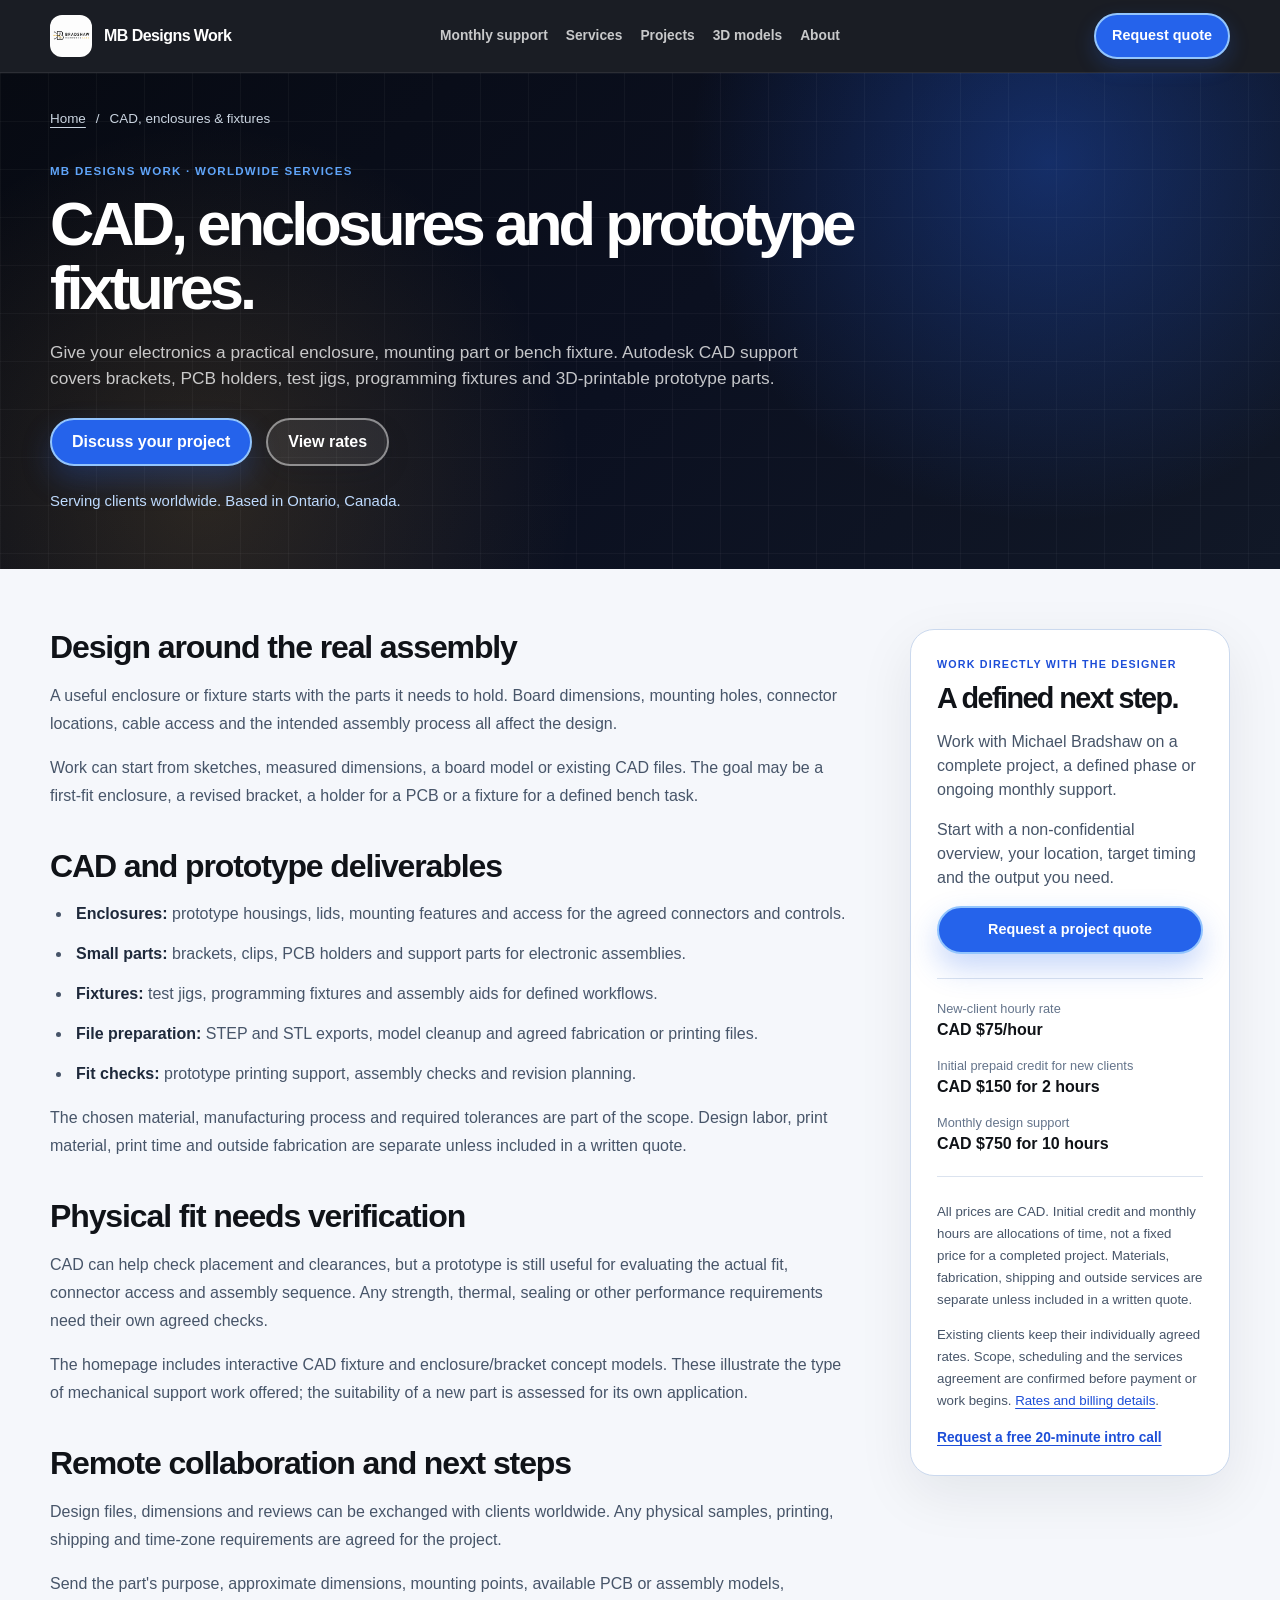
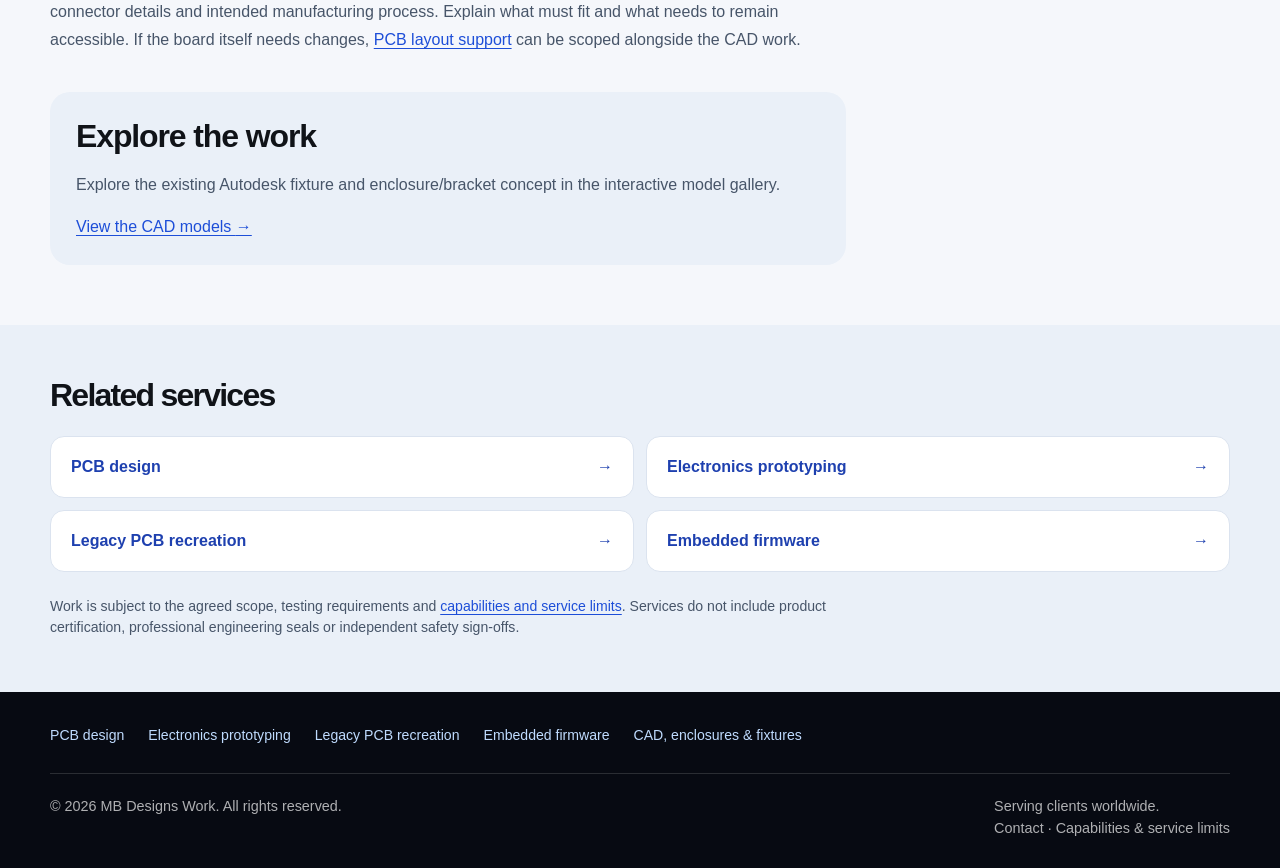
==== commit 38d1bf41: "Set the new-client engineering rate to CAD 75 per hour" ====
--- a/cad-enclosures-fixtures/index.html
+++ b/cad-enclosures-fixtures/index.html
@@ -96,9 +96,9 @@
         <p>Work with Michael Bradshaw on a complete project, a defined phase or ongoing monthly support.</p>
         <p>Start with a non-confidential overview, your location, target timing and the output you need.</p>
         <a class="btn btn-primary" href="/#contact">Request a project quote</a>
-        <dl class="detail-rates"><dt>Hourly support</dt><dd>From CA$70/hr</dd><dt>Initial prepaid credit</dt><dd>CA$140 for 2 hours</dd><dt>Monthly design support</dt><dd>CA$750 for 10 hours</dd></dl>
+        <dl class="detail-rates"><dt>New-client hourly rate</dt><dd>CAD $75/hour</dd><dt>Initial prepaid credit for new clients</dt><dd>CAD $150 for 2 hours</dd><dt>Monthly design support</dt><dd>CAD $750 for 10 hours</dd></dl>
         <p class="detail-small">All prices are CAD. Initial credit and monthly hours are allocations of time, not a fixed price for a completed project. Materials, fabrication, shipping and outside services are separate unless included in a written quote.</p>
-        <p class="detail-small">Scope, scheduling and the services agreement are confirmed before payment or work begins. <a href="/#pricing">Rates and billing details</a>.</p>
+        <p class="detail-small">Existing clients keep their individually agreed rates. Scope, scheduling and the services agreement are confirmed before payment or work begins. <a href="/#pricing">Rates and billing details</a>.</p>
         <a class="detail-intro-link" href="/#contact">Request a free 20-minute intro call</a>
       </aside>
     </div>
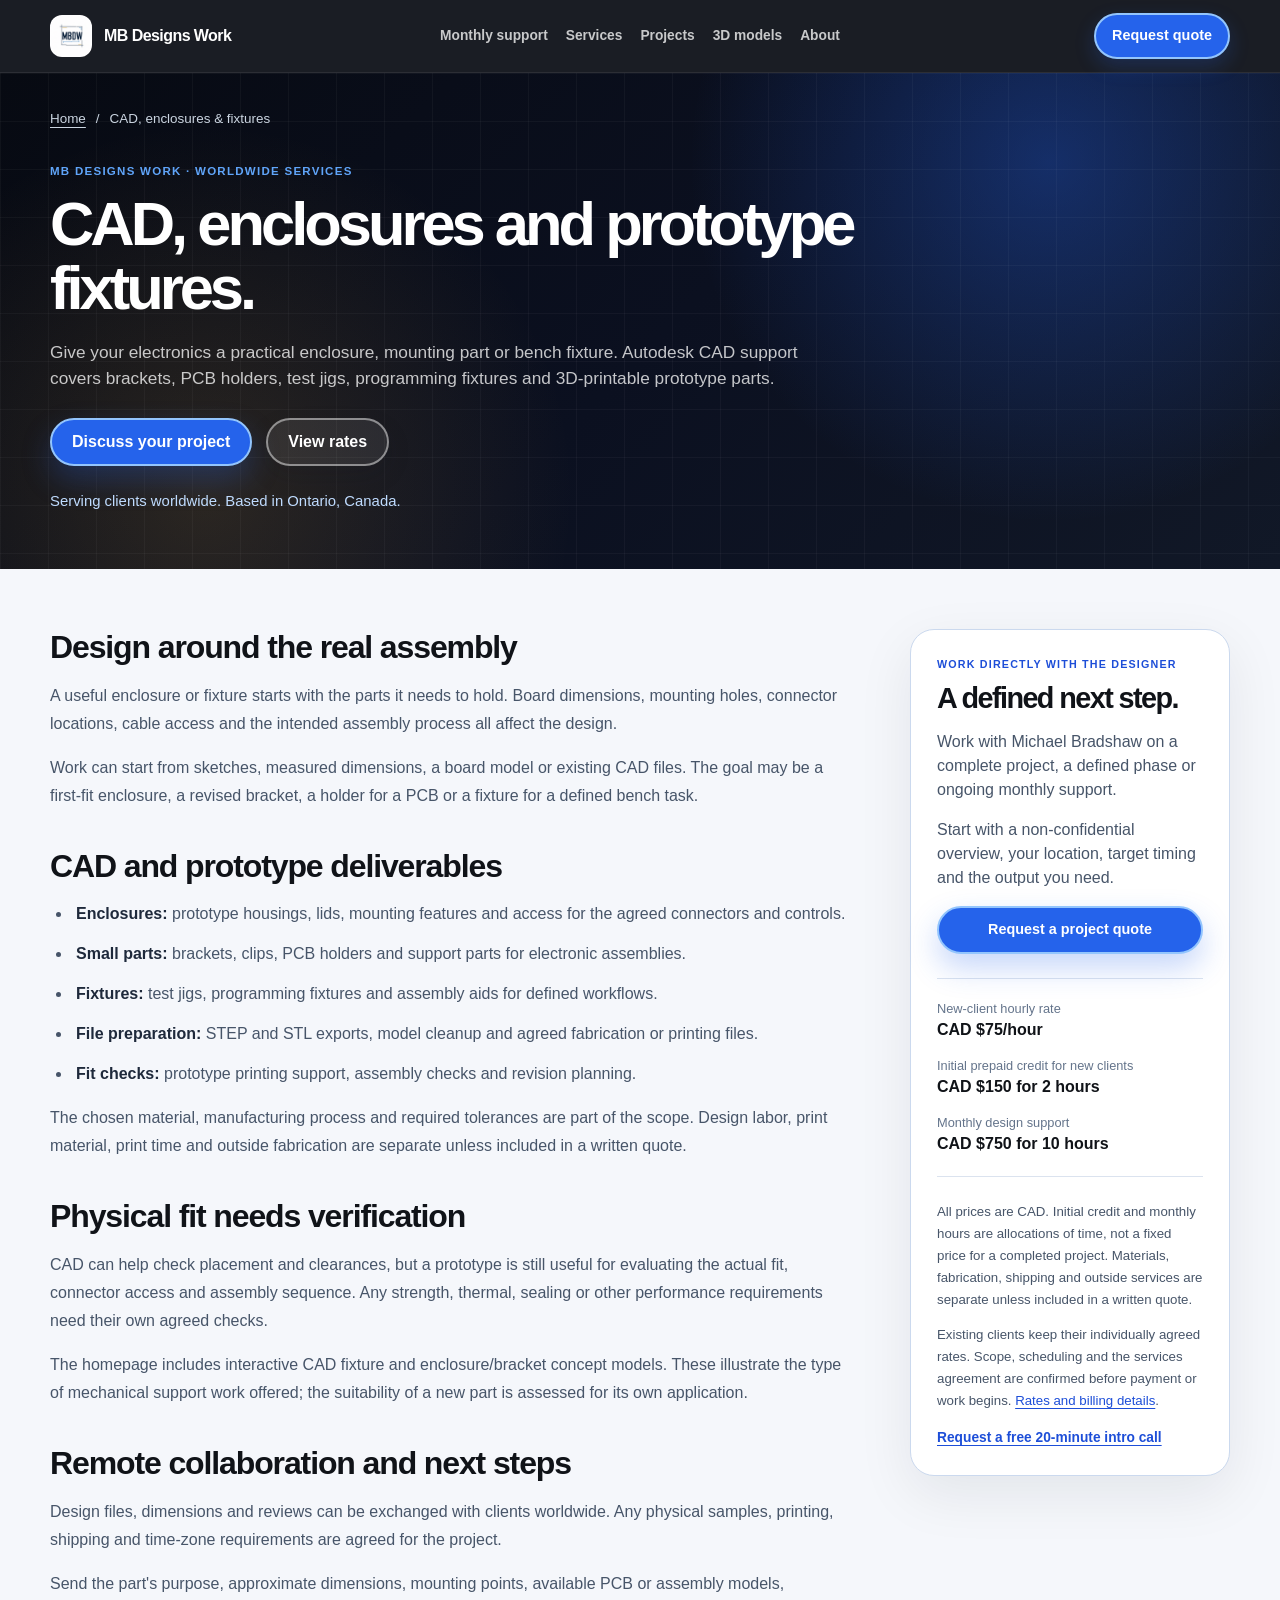
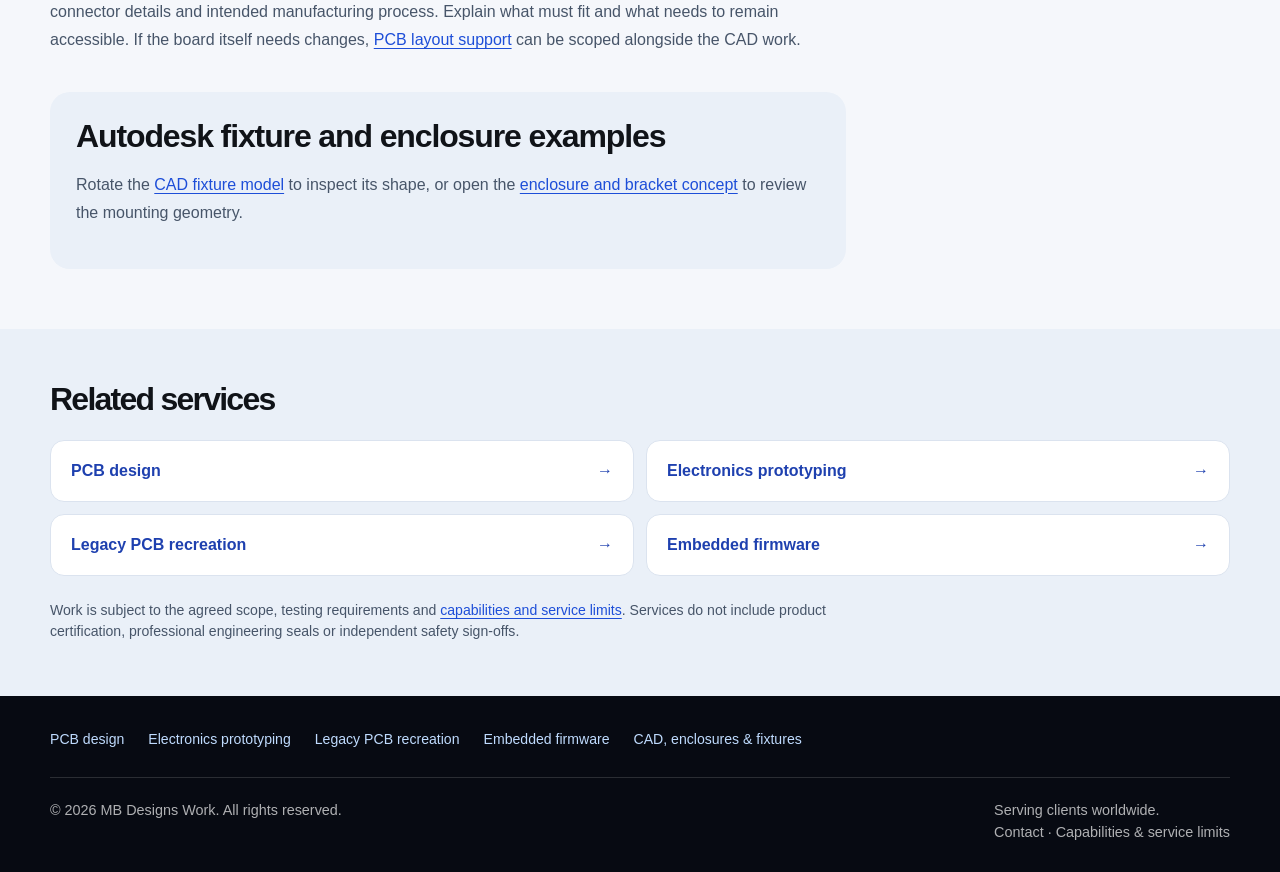
==== commit c497a212: "Improve service discovery and link to exact project examples" ====
--- a/cad-enclosures-fixtures/index.html
+++ b/cad-enclosures-fixtures/index.html
@@ -14,10 +14,10 @@
   <meta property="og:image" content="https://mbdesignswork.com/assets/pcb-render.png" />
   <meta property="og:image:alt" content="Altium 3D render of a Bluetooth preamp PCB prototype" />
   <meta name="twitter:card" content="summary_large_image" />
-  <link rel="icon" type="image/png" href="/assets/logo.png?v=4" />
-  <link rel="apple-touch-icon" href="/assets/logo.png?v=4" />
+  <link rel="icon" type="image/png" href="/assets/logo-192.png" />
+  <link rel="apple-touch-icon" href="/assets/logo-192.png" />
   <link rel="stylesheet" href="/style.css?v=20" />
-  <link rel="stylesheet" href="/service-pages.css?v=1" />
+  <link rel="stylesheet" href="/service-pages.css?v=2" />
   <script type="application/ld+json">
 {
   "@context": "https://schema.org",
@@ -62,7 +62,7 @@
   <a class="skip-link" href="#main-content">Skip to content</a>
   <header class="site-header">
     <div class="site-width nav">
-      <a href="/" class="brand"><img src="/assets/logo.png" alt="MB Designs Work logo" class="logo" /><span>MB Designs Work</span></a>
+      <a href="/" class="brand"><img src="/assets/logo-192.png" width="192" height="192" alt="MB Designs Work logo" class="logo" /><span>MB Designs Work</span></a>
       <nav class="nav-links" aria-label="Main navigation">
         <a href="/#monthly-support">Monthly support</a><a href="/#services">Services</a><a href="/#projects">Projects</a><a href="/#models">3D models</a><a href="/#about">About</a>
       </nav>
@@ -70,7 +70,7 @@
     </div>
   </header>
   <main id="main-content">
-    <section class="hero detail-hero">
+    <section class="hero detail-hero" id="service">
       <div class="site-width">
         <nav class="detail-breadcrumb" aria-label="Breadcrumb"><a href="/">Home</a><span aria-hidden="true">/</span><span aria-current="page">CAD, enclosures &amp; fixtures</span></nav>
         <p class="eyebrow">MB Designs Work · Worldwide services</p>
@@ -87,7 +87,7 @@
           <section class="detail-section"><h2>Physical fit needs verification</h2><p>CAD can help check placement and clearances, but a prototype is still useful for evaluating the actual fit, connector access and assembly sequence. Any strength, thermal, sealing or other performance requirements need their own agreed checks.</p><p>The homepage includes interactive CAD fixture and enclosure/bracket concept models. These illustrate the type of mechanical support work offered; the suitability of a new part is assessed for its own application.</p></section>
           <section class="detail-section"><h2>Remote collaboration and next steps</h2><p>Design files, dimensions and reviews can be exchanged with clients worldwide. Any physical samples, printing, shipping and time-zone requirements are agreed for the project.</p><p>Send the part's purpose, approximate dimensions, mounting points, available PCB or assembly models, connector details and intended manufacturing process. Explain what must fit and what needs to remain accessible. If the board itself needs changes, <a href="/pcb-design/">PCB layout support</a> can be scoped alongside the CAD work.</p></section>
         <section class="detail-section detail-example">
-          <h2>Explore the work</h2><p>Explore the existing Autodesk fixture and enclosure/bracket concept in the interactive model gallery.</p><a href="/#models">View the CAD models <span aria-hidden="true">→</span></a>
+          <h2>Autodesk fixture and enclosure examples</h2><p>Rotate the <a href="/#cad-fixture-model">CAD fixture model</a> to inspect its shape, or open the <a href="/#enclosure-model">enclosure and bracket concept</a> to review the mounting geometry.</p>
         </section>
       </div>
       <aside class="detail-sidebar" aria-label="Project planning">
--- a/service-pages.css
+++ b/service-pages.css
@@ -51,6 +51,9 @@
 .detail-page .detail-small { font-size: .83rem; line-height: 1.65; }
 .detail-page .detail-intro-link { display: inline-block; font-size: .86rem; font-weight: 700; }
 .detail-page .detail-example { padding: 26px; background: #eaf0f8; border-radius: 20px; }
+.board-example { margin: 1.25rem 0; }
+.board-example img { display: block; width: min(100%, 28rem); height: auto; }
+.board-example figcaption { margin-top: .5rem; color: #475569; font-size: .9rem; }
 .detail-page .detail-related { background: #eaf0f8; }
 .detail-page .detail-related h2 { font-size: 2rem; }
 .detail-page .detail-related-links { display: grid; grid-template-columns: repeat(2,minmax(0,1fr)); gap: 12px; margin-block: 24px; }
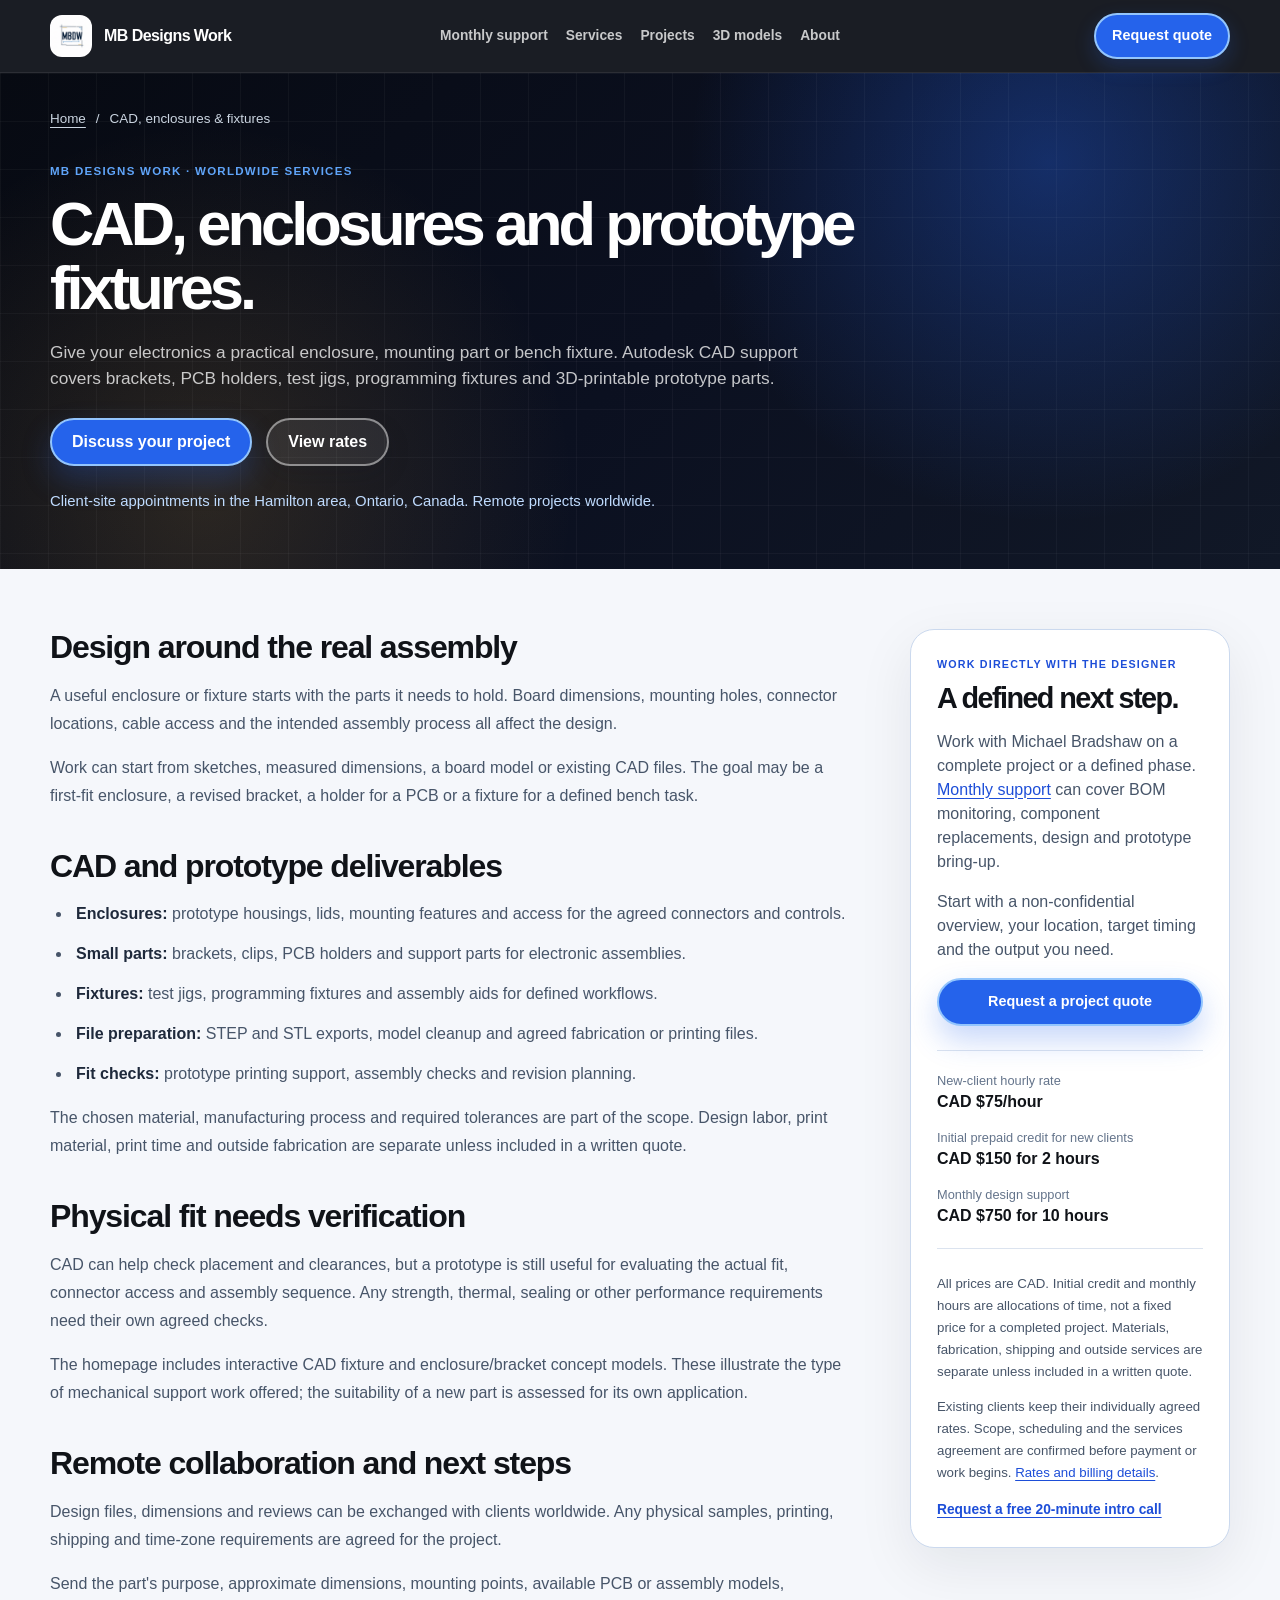
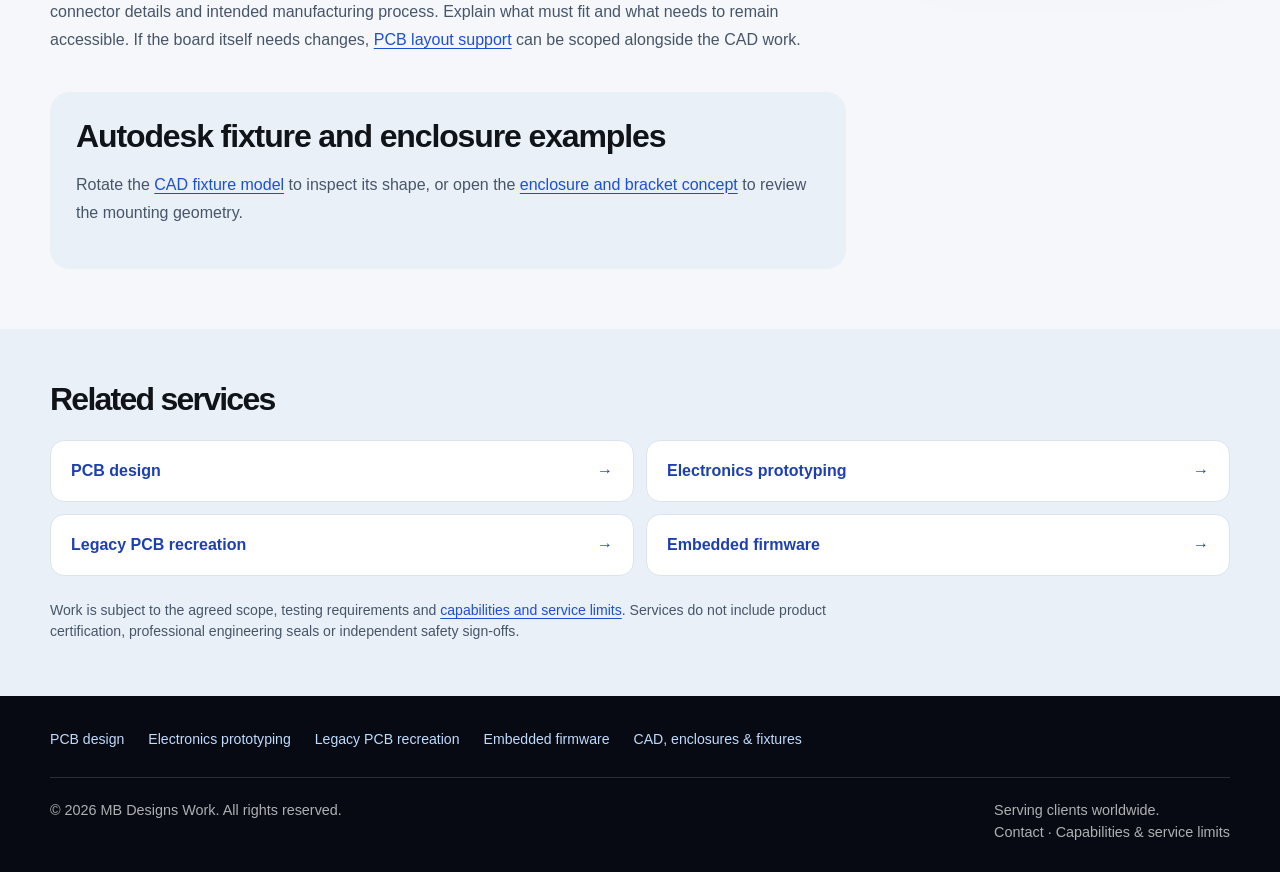
==== commit 46b741d2: "Explain monthly product support, client visits and preamp PCB fit" ====
--- a/cad-enclosures-fixtures/index.html
+++ b/cad-enclosures-fixtures/index.html
@@ -77,7 +77,7 @@
         <h1>CAD, enclosures and prototype fixtures.</h1>
         <p class="hero-text">Give your electronics a practical enclosure, mounting part or bench fixture. Autodesk CAD support covers brackets, PCB holders, test jigs, programming fixtures and 3D-printable prototype parts.</p>
         <div class="hero-buttons"><a class="btn btn-primary" href="/#contact">Discuss your project</a><a class="btn btn-secondary" href="/#pricing">View rates</a></div>
-        <p class="hero-location">Serving clients worldwide. Based in Ontario, Canada.</p>
+        <p class="hero-location">Client-site appointments in the Hamilton area, Ontario, Canada. Remote projects worldwide.</p>
       </div>
     </section>
     <div class="site-width detail-layout">
@@ -93,7 +93,7 @@
       <aside class="detail-sidebar" aria-label="Project planning">
         <p class="eyebrow">Work directly with the designer</p>
         <h2>A defined next step.</h2>
-        <p>Work with Michael Bradshaw on a complete project, a defined phase or ongoing monthly support.</p>
+        <p>Work with Michael Bradshaw on a complete project or a defined phase. <a href="/#monthly-support">Monthly support</a> can cover BOM monitoring, component replacements, design and prototype bring-up.</p>
         <p>Start with a non-confidential overview, your location, target timing and the output you need.</p>
         <a class="btn btn-primary" href="/#contact">Request a project quote</a>
         <dl class="detail-rates"><dt>New-client hourly rate</dt><dd>CAD $75/hour</dd><dt>Initial prepaid credit for new clients</dt><dd>CAD $150 for 2 hours</dd><dt>Monthly design support</dt><dd>CAD $750 for 10 hours</dd></dl>
--- a/service-pages.css
+++ b/service-pages.css
@@ -54,6 +54,12 @@
 .board-example { margin: 1.25rem 0; }
 .board-example img { display: block; width: min(100%, 28rem); height: auto; }
 .board-example figcaption { margin-top: .5rem; color: #475569; font-size: .9rem; }
+.case-intro { display: grid; grid-template-columns: 1.4fr minmax(0, .7fr); align-items: center; gap: clamp(24px, 5vw, 64px); }
+.case-intro img { display: block; width: min(100%, 360px); height: auto; margin-inline: auto; }
+.case-intro .hero-location { margin-top: 20px; }
+.case-diagram { margin: 24px 0; }
+.case-diagram img { display: block; width: 100%; height: auto; }
+.case-diagram figcaption { margin-top: 8px; color: #475569; font-size: .9rem; }
 .detail-page .detail-related { background: #eaf0f8; }
 .detail-page .detail-related h2 { font-size: 2rem; }
 .detail-page .detail-related-links { display: grid; grid-template-columns: repeat(2,minmax(0,1fr)); gap: 12px; margin-block: 24px; }
@@ -65,6 +71,8 @@
   .detail-page .detail-sidebar { max-width: 720px; }
 }
 @media (max-width: 680px) {
+  .case-intro { grid-template-columns: 1fr; }
+  .case-intro img { width: min(100%, 260px); }
   .detail-page .detail-hero { padding-block: 28px 40px; }
   .detail-page .detail-layout { padding-block: 38px; }
   .detail-page .detail-related-links { grid-template-columns: 1fr; }
